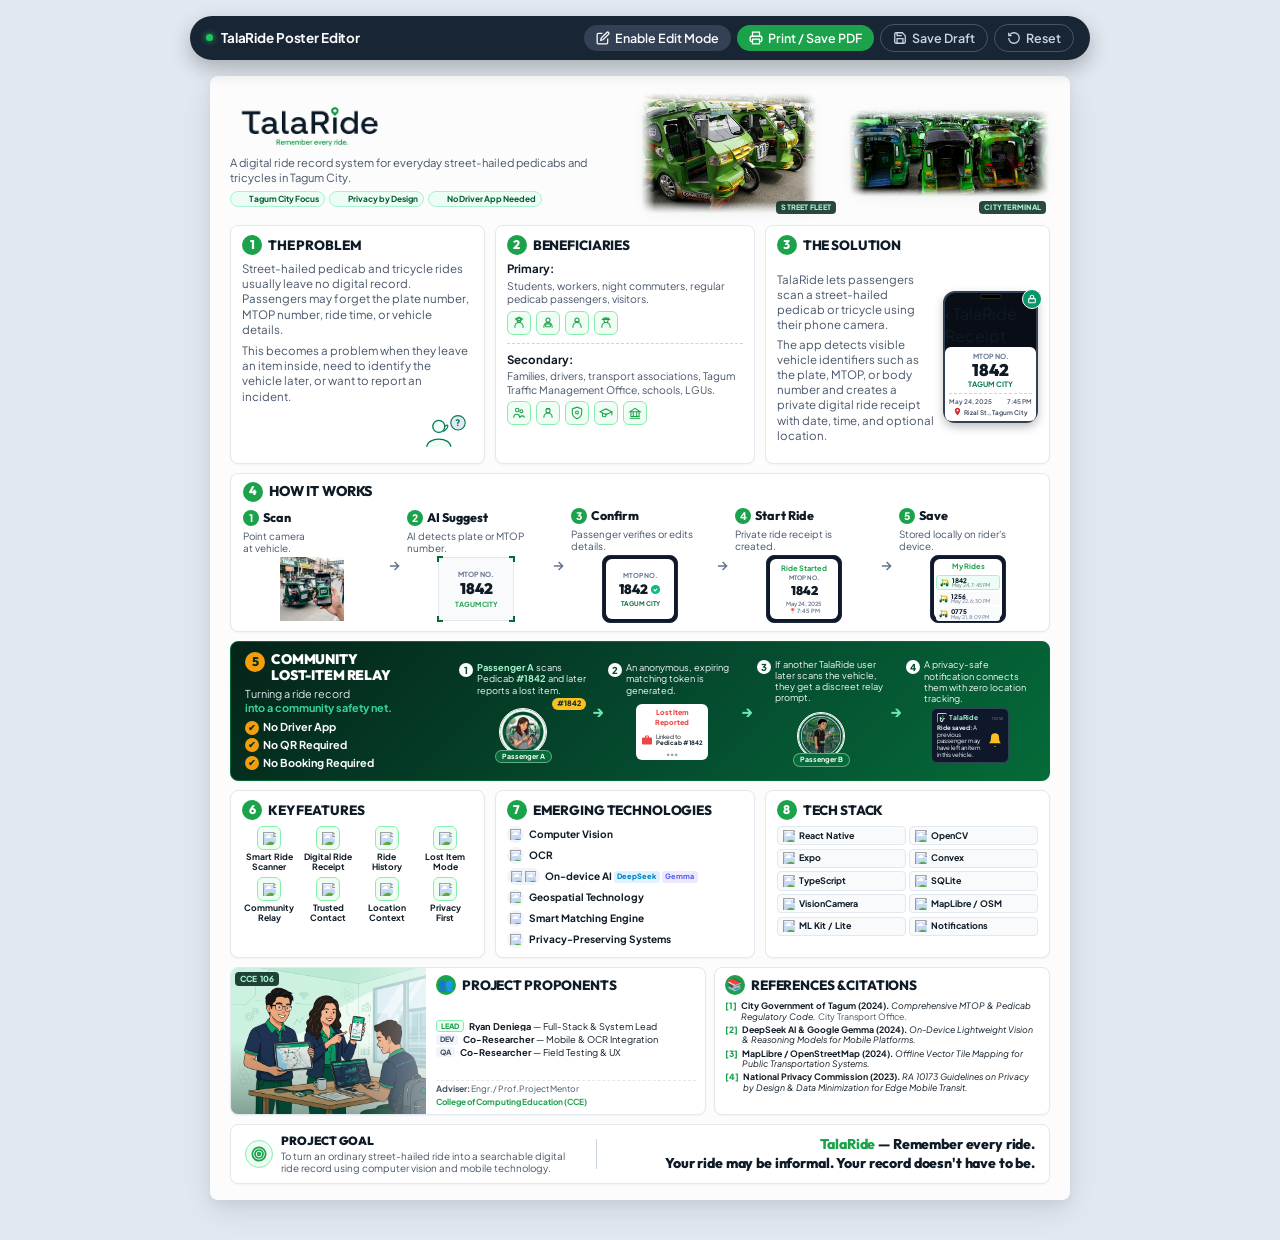
==== index.html @ 2aae2b13 "Initial commit: TalaRide CCE 106 research proposal infographic poster (Tagum City)" ====
<!DOCTYPE html>
<html lang="en">
<head>
  <meta charset="UTF-8" />
  <meta name="viewport" content="width=device-width, initial-scale=1.0" />
  <title>BalikSakay - Digital Ride Receipt & Community Relay</title>
  <!-- Google Fonts -->
  <link rel="preconnect" href="https://fonts.googleapis.com">
  <link rel="preconnect" href="https://fonts.gstatic.com" crossorigin>
  <link href="https://fonts.googleapis.com/css2?family=Bebas+Neue&family=Outfit:wght@600;700;800;900&family=Plus+Jakarta+Sans:wght@400;500;600;700;800;900&display=swap" rel="stylesheet">
  <link rel="stylesheet" href="style.css" />
</head>
<body>

  <!-- Floating Action Toolbar (Hidden during Print / PDF Export) -->
  <aside class="toolbar no-print" aria-label="Poster Controls">
    <div class="toolbar-brand">
      <span class="toolbar-dot"></span>
      <strong>TalaRide Poster Editor</strong>
    </div>
    <div class="toolbar-actions">
      <button id="toggleEditBtn" class="btn btn-secondary" onclick="toggleEditMode()">
        <svg width="14" height="14" viewBox="0 0 24 24" fill="none" stroke="currentColor" stroke-width="2.2"><path d="M11 4H4a2 2 0 0 0-2 2v14a2 2 0 0 0 2 2h14a2 2 0 0 0 2-2v-7"></path><path d="M18.5 2.5a2.121 2.121 0 0 1 3 3L12 15l-4 1 1-4 9.5-9.5z"></path></svg>
        <span id="editBtnText">Enable Edit Mode</span>
      </button>
      <button class="btn btn-primary" onclick="window.print()">
        <svg width="14" height="14" viewBox="0 0 24 24" fill="none" stroke="currentColor" stroke-width="2.2"><polyline points="6 9 6 2 18 2 18 9"></polyline><path d="M6 18H4a2 2 0 0 1-2-2v-5a2 2 0 0 1 2-2h16a2 2 0 0 1 2 2v5a2 2 0 0 1-2 2h-2"></path><rect x="6" y="14" width="12" height="8"></rect></svg>
        <span>Print / Save PDF</span>
      </button>
      <button class="btn btn-outline" onclick="saveToLocalStorage()">
        <svg width="14" height="14" viewBox="0 0 24 24" fill="none" stroke="currentColor" stroke-width="2.2"><path d="M19 21H5a2 2 0 0 1-2-2V5a2 2 0 0 1 2-2h11l5 5v11a2 2 0 0 1-2 2z"></path><polyline points="17 21 17 13 7 13 7 21"></polyline><polyline points="7 3 7 8 15 8"></polyline></svg>
        <span>Save Draft</span>
      </button>
      <button class="btn btn-outline" onclick="resetDefaults()">
        <svg width="14" height="14" viewBox="0 0 24 24" fill="none" stroke="currentColor" stroke-width="2.2"><path d="M3 12a9 9 0 1 0 9-9 9.75 9.75 0 0 0-6.74 2.74L3 8"></path><path d="M3 3v5h5"></path></svg>
        <span>Reset</span>
      </button>
    </div>
  </aside>

  <!-- Main Infographic Poster Canvas (Calibrated for exact 1-page A4) -->
  <main class="poster" id="posterRoot">

    <!-- ==================== HEADER SECTION ==================== -->
    <header class="poster-header">
      <div class="header-left">
        <!-- Official TalaRide Logo & Tagline -->
        <div class="logo-wrapper talaride-logo-wrapper">
          <img src="assets/talaride_brand_header.png" alt="TalaRide - Remember every ride." class="talaride-header-logo" />
        </div>

        <!-- Description -->
        <p class="header-desc">
          A digital ride record system for everyday street-hailed pedicabs and tricycles in Tagum City.
        </p>

        <!-- Quick Value Highlights Bar -->
        <div class="header-highlights">
          <span class="hh-chip"><img src="https://api.iconify.design/lucide:map-pin.svg?color=%231BA24A" alt="" class="hh-icon" /> Tagum City Focus</span>
          <span class="hh-chip"><img src="https://api.iconify.design/lucide:shield-check.svg?color=%231BA24A" alt="" class="hh-icon" /> Privacy by Design</span>
          <span class="hh-chip"><img src="https://api.iconify.design/lucide:zap.svg?color=%231BA24A" alt="" class="hh-icon" /> No Driver App Needed</span>
        </div>
      </div>

      <div class="header-right dual-hero-section">
        <div class="dual-hero-wrap">
          <div class="hero-image-item">
            <img src="assets/tagum_pedicabs_front_blend.png" alt="Tagum City Pedicab Fleet" class="hero-dual-img" />
            <div class="trike-tag blend-tag">STREET FLEET</div>
          </div>
          <div class="hero-image-item">
            <img src="assets/tagum_pedicabs_terminal_blend.png" alt="Tagum City Pedicab Terminal" class="hero-dual-img" />
            <div class="trike-tag blend-tag">CITY TERMINAL</div>
          </div>
        </div>
      </div>
    </header>

    <!-- ==================== ROW 1: PROBLEM / BENEFICIARIES / SOLUTION ==================== -->
    <section class="grid-3-col top-cards-section">
      
      <!-- 1. THE PROBLEM -->
      <article class="info-card problem-card">
        <div class="card-header">
          <span class="badge badge-green">1</span>
          <h2 class="card-title">THE PROBLEM</h2>
        </div>
        <div class="card-body">
          <p class="text-sm">
            Street-hailed pedicab and tricycle rides usually leave no digital record. Passengers may forget the plate number, MTOP number, ride time, or vehicle details.
          </p>
          <p class="text-sm">
            This becomes a problem when they leave an item inside, need to identify the vehicle later, or want to report an incident.
          </p>
          <div class="card-illustration problem-illus">
            <svg class="illus-svg" viewBox="0 0 90 70" fill="none">
              <circle cx="70" cy="18" r="12" fill="#e2e8f0" stroke="#047857" stroke-width="1.8"/>
              <text x="70" y="23" text-anchor="middle" font-family="'Plus Jakarta Sans', sans-serif" font-size="15" font-weight="800" fill="#047857">?</text>
              <circle cx="38" cy="24" r="10" stroke="#047857" stroke-width="2.2" fill="#f0fdf4"/>
              <path d="M18 58 C 19 41, 57 41, 58 58" stroke="#047857" stroke-width="2.2" fill="#f0fdf4"/>
              <path d="M48 24 C 54 18, 56 25, 46 32" stroke="#047857" stroke-width="2" stroke-linecap="round"/>
            </svg>
          </div>
        </div>
      </article>

      <!-- 2. BENEFICIARIES -->
      <article class="info-card beneficiaries-card">
        <div class="card-header">
          <span class="badge badge-green">2</span>
          <h2 class="card-title">BENEFICIARIES</h2>
        </div>
        <div class="card-body">
          <!-- Primary -->
          <div class="beneficiary-group">
            <h3 class="group-label">Primary:</h3>
            <p class="text-xs group-desc">
              Students, workers, night commuters, regular pedicab passengers, visitors.
            </p>
            <div class="icon-row">
              <!-- Student -->
              <div class="icon-bubble" title="Students">
                <svg viewBox="0 0 24 24" fill="none" stroke="currentColor" stroke-width="1.8"><circle cx="12" cy="7" r="3.5"/><path d="M5 20v-2a7 7 0 0 1 14 0v2"/><path d="M12 2 L6 5 L12 8 L18 5 Z"/></svg>
              </div>
              <!-- Worker -->
              <div class="icon-bubble" title="Workers">
                <svg viewBox="0 0 24 24" fill="none" stroke="currentColor" stroke-width="1.8"><circle cx="12" cy="7" r="3.5"/><path d="M5 20v-2a7 7 0 0 1 14 0v2"/><rect x="8" y="13.5" width="8" height="5" rx="1"/></svg>
              </div>
              <!-- Female passenger -->
              <div class="icon-bubble" title="Regular Passengers">
                <svg viewBox="0 0 24 24" fill="none" stroke="currentColor" stroke-width="1.8"><circle cx="12" cy="7" r="3.5"/><path d="M5 20v-2a7 7 0 0 1 14 0v2"/><path d="M8 8c0 2.5 8 2.5 8 0"/></svg>
              </div>
              <!-- Visitor -->
              <div class="icon-bubble" title="Visitors & Locals">
                <svg viewBox="0 0 24 24" fill="none" stroke="currentColor" stroke-width="1.8"><circle cx="12" cy="7.5" r="3.5"/><path d="M5 20v-2a7 7 0 0 1 14 0v2"/><path d="M6 6h12l-2-2.5H8z"/></svg>
              </div>
            </div>
          </div>

          <div class="divider-dotted"></div>

          <!-- Secondary -->
          <div class="beneficiary-group">
            <h3 class="group-label">Secondary:</h3>
            <p class="text-xs group-desc">
              Families, drivers, transport associations, Tagum Traffic Management Office, schools, LGUs.
            </p>
            <div class="icon-row">
              <!-- Family -->
              <div class="icon-bubble" title="Families">
                <svg viewBox="0 0 24 24" fill="none" stroke="currentColor" stroke-width="1.8"><circle cx="9" cy="7" r="3"/><circle cx="16" cy="9" r="2.5"/><path d="M3 20v-1a5 5 0 0 1 10 0v1"/><path d="M14 20v-1a4 4 0 0 1 7 0v1"/></svg>
              </div>
              <!-- Driver -->
              <div class="icon-bubble" title="Drivers">
                <svg viewBox="0 0 24 24" fill="none" stroke="currentColor" stroke-width="1.8"><circle cx="12" cy="8" r="3.5"/><path d="M5 20v-1a7 7 0 0 1 14 0v1"/><path d="M8.5 4.5h7"/></svg>
              </div>
              <!-- Traffic Office Badge -->
              <div class="icon-bubble" title="Traffic Management">
                <svg viewBox="0 0 24 24" fill="none" stroke="currentColor" stroke-width="1.8"><path d="M12 22s8-4 8-10V5l-8-3-8 3v7c0 6 8 10 8 10z"/><circle cx="12" cy="11" r="2.5"/></svg>
              </div>
              <!-- School -->
              <div class="icon-bubble" title="Schools">
                <svg viewBox="0 0 24 24" fill="none" stroke="currentColor" stroke-width="1.8"><path d="M2 10l10-5 10 5-10 5z"/><path d="M6 12v5c0 2 6 2 6 0v-5"/><path d="M22 10v6"/></svg>
              </div>
              <!-- LGU / City Hall -->
              <div class="icon-bubble" title="Local Government Units">
                <svg viewBox="0 0 24 24" fill="none" stroke="currentColor" stroke-width="1.8"><path d="M3 21h18M4 18h16M5 10v8M9 10v8M15 10v8M19 10v8M3 10l9-6 9 6z"/></svg>
              </div>
            </div>
          </div>
        </div>
      </article>

      <!-- 3. THE SOLUTION -->
      <article class="info-card solution-card">
        <div class="card-header">
          <span class="badge badge-green">3</span>
          <h2 class="card-title">THE SOLUTION</h2>
        </div>
        <div class="card-body solution-layout">
          <div class="solution-text">
            <p class="text-sm">
              TalaRide lets passengers scan a street-hailed pedicab or tricycle using their phone camera.
            </p>
            <p class="text-sm">
              The app detects visible vehicle identifiers such as the plate, MTOP, or body number and creates a private digital ride receipt with date, time, and optional location.
            </p>
          </div>

          <!-- Realistic Phone Receipt Mockup -->
          <div class="phone-mockup-wrap">
            <div class="mini-phone realistic-iphone">
              <div class="phone-dynamic-island"></div>
              <div class="phone-header">
                <span class="back-caret">‹</span>
                <span class="phone-title">TalaRide Receipt</span>
              </div>
              <div class="phone-content">
                <div class="receipt-card">
                  <span class="rc-label">MTOP NO.</span>
                  <span class="rc-number">1842</span>
                  <span class="rc-location">TAGUM CITY</span>
                  <div class="rc-divider"></div>
                  <div class="rc-details">
                    <span>May 24, 2025</span>
                    <span>7:45 PM</span>
                  </div>
                  <div class="rc-street">
                    <svg viewBox="0 0 24 24" fill="#dc2626" width="9" height="9"><path d="M12 2C8.13 2 5 5.13 5 9c0 5.25 7 13 7 13s7-7.75 7-13c0-3.87-3.13-7-7-7zm0 9.5c-1.38 0-2.5-1.12-2.5-2.5s1.12-2.5 2.5-2.5 2.5 1.12 2.5 2.5-1.12 2.5-2.5 2.5z"/></svg>
                    <span>Rizal St., Tagum City</span>
                  </div>
                </div>
              </div>
            </div>
            <!-- Privacy Lock Badge -->
            <div class="security-lock-badge" title="Encrypted & Private Record">
              <svg viewBox="0 0 24 24" fill="none" stroke="#ffffff" stroke-width="2.6"><rect x="4" y="11" width="16" height="10" rx="2"/><path d="M8 11V7a4 4 0 0 1 8 0v4"/></svg>
            </div>
          </div>
        </div>
      </article>

    </section>

    <!-- ==================== SECTION 4: HOW IT WORKS ==================== -->
    <section class="how-it-works-section">
      <div class="section-title-bar">
        <span class="badge badge-green">4</span>
        <h2 class="section-heading">HOW IT WORKS</h2>
      </div>

      <div class="workflow-strip">
        <!-- Step 1: Scan (HD Camera Viewfinder Phone) -->
        <div class="step-card">
          <div class="step-badge-row">
            <span class="step-circle">1</span>
            <span class="step-name">Scan</span>
          </div>
          <p class="step-desc">Point camera<br/>at vehicle.</p>
          <div class="step-visual">
            <div class="scan-camera-container">
              <img src="assets/step1_camera_scan_hd.jpg" alt="Scan pedicab with phone camera" class="step1-img" onerror="this.src='assets/step1_scan.png'" />
            </div>
          </div>
        </div>

        <div class="workflow-arrow">
          <svg viewBox="0 0 24 24" fill="none" stroke="#64748b" stroke-width="2.5"><path d="M5 12h14M13 5l7 7-7 7"/></svg>
        </div>

        <!-- Step 2: Identify (OCR Target) -->
        <div class="step-card">
          <div class="step-badge-row">
            <span class="step-circle">2</span>
            <span class="step-name">AI Suggest</span>
          </div>
          <p class="step-desc">AI detects plate or MTOP number.</p>
          <div class="step-visual">
            <div class="ocr-bracket-box">
              <span class="bracket tl"></span>
              <span class="bracket tr"></span>
              <span class="bracket bl"></span>
              <span class="bracket br"></span>
              <div class="ocr-content">
                <div class="ocr-label">MTOP NO.</div>
                <div class="ocr-digits">1842</div>
                <div class="ocr-sub">TAGUM CITY</div>
              </div>
            </div>
          </div>
        </div>

        <div class="workflow-arrow">
          <svg viewBox="0 0 24 24" fill="none" stroke="#64748b" stroke-width="2.5"><path d="M5 12h14M13 5l7 7-7 7"/></svg>
        </div>

        <!-- Step 3: Confirm (Phone UI) -->
        <div class="step-card">
          <div class="step-badge-row">
            <span class="step-circle">3</span>
            <span class="step-name">Confirm</span>
          </div>
          <p class="step-desc">Passenger verifies or edits details.</p>
          <div class="step-visual">
            <div class="step-phone">
              <div class="sp-screen confirm-screen">
                <div class="sp-label">MTOP NO.</div>
                <div class="sp-number-row">
                  <span class="sp-bold-num">1842</span>
                  <svg class="check-circle-svg" viewBox="0 0 24 24" fill="#10b981"><circle cx="12" cy="12" r="10"/><path d="M8 12l3 3 5-5" stroke="#ffffff" stroke-width="2.5" fill="none"/></svg>
                </div>
                <div class="sp-subtext">TAGUM CITY</div>
              </div>
            </div>
          </div>
        </div>

        <div class="workflow-arrow">
          <svg viewBox="0 0 24 24" fill="none" stroke="#64748b" stroke-width="2.5"><path d="M5 12h14M13 5l7 7-7 7"/></svg>
        </div>

        <!-- Step 4: Start Ride (Phone UI) -->
        <div class="step-card">
          <div class="step-badge-row">
            <span class="step-circle">4</span>
            <span class="step-name">Start Ride</span>
          </div>
          <p class="step-desc">Private ride receipt is created.</p>
          <div class="step-visual">
            <div class="step-phone">
              <div class="sp-screen receipt-screen">
                <div class="sp-header-status">Ride Started</div>
                <div class="sp-label-mini">MTOP NO.</div>
                <div class="sp-bold-num-sm">1842</div>
                <div class="sp-date-row">
                  <span>May 24, 2025</span>
                  <span class="loc-dot">📍 7:45 PM</span>
                </div>
              </div>
            </div>
          </div>
        </div>

        <div class="workflow-arrow">
          <svg viewBox="0 0 24 24" fill="none" stroke="#64748b" stroke-width="2.5"><path d="M5 12h14M13 5l7 7-7 7"/></svg>
        </div>

        <!-- Step 5: Save (Phone UI) -->
        <div class="step-card">
          <div class="step-badge-row">
            <span class="step-circle">5</span>
            <span class="step-name">Save</span>
          </div>
          <p class="step-desc">Stored locally on rider's device.</p>
          <div class="step-visual">
            <div class="step-phone">
              <div class="sp-screen history-screen">
                <div class="sp-header-status">My Rides</div>
                <div class="history-item active-item">
                  <span class="hi-thumb">🛺</span>
                  <div class="hi-info">
                    <span class="hi-num">1842</span>
                    <span class="hi-date">May 24, 7:45 PM</span>
                  </div>
                </div>
                <div class="history-item">
                  <span class="hi-thumb">🛺</span>
                  <div class="hi-info">
                    <span class="hi-num">1256</span>
                    <span class="hi-date">May 22, 6:30 PM</span>
                  </div>
                </div>
                <div class="history-item">
                  <span class="hi-thumb">🛺</span>
                  <div class="hi-info">
                    <span class="hi-num">0775</span>
                    <span class="hi-date">May 21, 8:09 PM</span>
                  </div>
                </div>
              </div>
            </div>
          </div>
        </div>

      </div>
    </section>

    <!-- ==================== SECTION 5: COMMUNITY LOST-ITEM RELAY ==================== -->
    <section class="relay-section">
      <div class="relay-container">
        
        <!-- Left Side Info -->
        <div class="relay-left">
          <div class="relay-title-group">
            <span class="badge badge-gold">5</span>
            <h2 class="relay-heading">COMMUNITY<br/>LOST-ITEM RELAY</h2>
          </div>
          <p class="relay-subhead">
            Turning a ride record <br/>
            <span class="relay-highlight">into a community safety net.</span>
          </p>

          <ul class="feature-checklist">
            <li class="check-item">
              <span class="check-icon">✔</span>
              <span>No Driver App</span>
            </li>
            <li class="check-item">
              <span class="check-icon">✔</span>
              <span>No QR Required</span>
            </li>
            <li class="check-item">
              <span class="check-icon">✔</span>
              <span>No Booking Required</span>
            </li>
          </ul>
        </div>

        <!-- Right Side 4-Stage Relay Flow -->
        <div class="relay-flow">
          
          <!-- Relay Step 1: Passenger A HD Image -->
          <div class="relay-step">
            <div class="relay-step-header">
              <span class="relay-num-badge">1</span>
              <p class="relay-step-text">
                <strong>Passenger A</strong> scans Pedicab <strong>#1842</strong> and later reports a lost item.
              </p>
            </div>
            <div class="relay-graphic">
              <div class="vehicle-tag-pill">#1842</div>
              <div class="avatar-card">
                <img src="assets/passenger_a_hd.jpg" alt="Passenger A" class="pass-avatar-img" onerror="this.src='assets/passenger_a.png'" />
                <div class="pass-pill-badge">Passenger A</div>
              </div>
            </div>
          </div>

          <div class="relay-arrow">→</div>

          <!-- Relay Step 2: Lost Item Report Card -->
          <div class="relay-step">
            <div class="relay-step-header">
              <span class="relay-num-badge">2</span>
              <p class="relay-step-text">
                An anonymous, expiring matching token is generated.
              </p>
            </div>
            <div class="relay-graphic">
              <div class="lost-report-card">
                <div class="lrc-title">Lost Item Reported</div>
                <div class="lrc-body">
                  <div class="lrc-bag-icon">
                    <svg viewBox="0 0 24 24" fill="#ef4444"><path d="M20 7h-4V5a2 2 0 0 0-2-2h-4a2 2 0 0 0-2 2v2H4a2 2 0 0 0-2 2v10a2 2 0 0 0 2 2h16a2 2 0 0 0 2-2V9a2 2 0 0 0-2-2zM10 5h4v2h-4V5z"/></svg>
                  </div>
                  <div class="lrc-text">
                    <span>Linked to</span>
                    <strong>Pedicab #1842</strong>
                  </div>
                </div>
                <div class="lrc-dots">•••</div>
              </div>
            </div>
          </div>

          <div class="relay-arrow">→</div>

          <!-- Relay Step 3: Passenger B HD Image -->
          <div class="relay-step">
            <div class="relay-step-header">
              <span class="relay-num-badge">3</span>
              <p class="relay-step-text">
                If another TalaRide user later scans the vehicle, they get a discreet relay prompt.
              </p>
            </div>
            <div class="relay-graphic">
              <div class="avatar-card">
                <img src="assets/passenger_b_hd.jpg" alt="Passenger B" class="pass-avatar-img" onerror="this.src='assets/passenger_b.png'" />
                <div class="pass-pill-badge">Passenger B</div>
              </div>
            </div>
          </div>

          <div class="relay-arrow">→</div>

          <!-- Relay Step 4: Notification Mockup -->
          <div class="relay-step">
            <div class="relay-step-header">
              <span class="relay-num-badge">4</span>
              <p class="relay-step-text">
                A privacy-safe notification connects them with zero location tracking.
              </p>
            </div>
            <div class="relay-graphic">
              <div class="notification-mockup">
                <div class="notif-top">
                  <div class="notif-app-info">
                    <img src="assets/talaride_app_icon.png" alt="TalaRide" class="notif-app-icon-img" />
                    <span class="notif-app-name">TalaRide</span>
                  </div>
                  <span class="notif-time">now</span>
                </div>
                <div class="notif-content">
                  <p class="notif-msg">
                    <strong>Ride saved:</strong> A previous passenger may have left an item in this vehicle.
                  </p>
                  <div class="notif-bell">
                    <svg viewBox="0 0 24 24" fill="#fbbf24" width="16" height="16"><path d="M18 8A6 6 0 0 0 6 8c0 7-3 9-3 9h18s-3-2-3-9"/><path d="M13.73 21a2 2 0 0 1-3.46 0"/></svg>
                  </div>
                </div>
              </div>
            </div>
          </div>

        </div>

      </div>
    </section>

    <!-- ==================== ROW 3: FEATURES / EMERGING TECH / TECH STACK ==================== -->
    <section class="grid-3-col bottom-cards-section">
      
      <!-- 6. KEY FEATURES -->
      <article class="info-card features-card">
        <div class="card-header">
          <span class="badge badge-green">6</span>
          <h2 class="card-title">KEY FEATURES</h2>
        </div>
        <div class="card-body">
          <div class="features-grid">
            
            <div class="feature-tile">
              <div class="feat-icon">
                <img src="https://api.iconify.design/lucide:smartphone-nfc.svg?color=%23056b38" alt="Smart Ride Scanner" class="feat-cdn-icon" />
              </div>
              <span class="feat-name">Smart Ride<br/>Scanner</span>
            </div>

            <div class="feature-tile">
              <div class="feat-icon">
                <img src="https://api.iconify.design/lucide:receipt.svg?color=%23056b38" alt="Digital Ride Receipt" class="feat-cdn-icon" />
              </div>
              <span class="feat-name">Digital Ride<br/>Receipt</span>
            </div>

            <div class="feature-tile">
              <div class="feat-icon">
                <img src="https://api.iconify.design/lucide:history.svg?color=%23056b38" alt="Ride History" class="feat-cdn-icon" />
              </div>
              <span class="feat-name">Ride<br/>History</span>
            </div>

            <div class="feature-tile">
              <div class="feat-icon">
                <img src="https://api.iconify.design/lucide:shopping-bag.svg?color=%23056b38" alt="Lost Item Mode" class="feat-cdn-icon" />
              </div>
              <span class="feat-name">Lost Item<br/>Mode</span>
            </div>

            <div class="feature-tile">
              <div class="feat-icon">
                <img src="https://api.iconify.design/lucide:users.svg?color=%23056b38" alt="Community Relay" class="feat-cdn-icon" />
              </div>
              <span class="feat-name">Community<br/>Relay</span>
            </div>

            <div class="feature-tile">
              <div class="feat-icon">
                <img src="https://api.iconify.design/lucide:shield-check.svg?color=%23056b38" alt="Trusted Contact" class="feat-cdn-icon" />
              </div>
              <span class="feat-name">Trusted<br/>Contact</span>
            </div>

            <div class="feature-tile">
              <div class="feat-icon">
                <img src="https://api.iconify.design/lucide:map-pin.svg?color=%23056b38" alt="Location Context" class="feat-cdn-icon" />
              </div>
              <span class="feat-name">Location<br/>Context</span>
            </div>

            <div class="feature-tile">
              <div class="feat-icon">
                <img src="https://api.iconify.design/lucide:lock.svg?color=%23056b38" alt="Privacy First" class="feat-cdn-icon" />
              </div>
              <span class="feat-name">Privacy<br/>First</span>
            </div>

          </div>
        </div>
      </article>

      <!-- 7. EMERGING TECHNOLOGIES (With Official Online CDN Logos) -->
      <article class="info-card emerging-tech-card">
        <div class="card-header">
          <span class="badge badge-green">7</span>
          <h2 class="card-title">EMERGING TECHNOLOGIES</h2>
        </div>
        <div class="card-body">
          <ul class="tech-list">
            <!-- Computer Vision -->
            <li class="tech-list-item">
              <div class="tech-icon-circle cv-icon">
                <img src="https://api.iconify.design/lucide:scan-eye.svg?color=%23056b38" alt="Computer Vision" class="brand-svg-icon" />
              </div>
              <span class="tech-name">Computer Vision</span>
            </li>
            <!-- OCR -->
            <li class="tech-list-item">
              <div class="tech-icon-circle ocr-icon">
                <img src="https://api.iconify.design/lucide:scan-text.svg?color=%230284c7" alt="OCR" class="brand-svg-icon" />
              </div>
              <span class="tech-name">OCR</span>
            </li>
            <!-- On-Device AI (DeepSeek & Google Gemma) -->
            <li class="tech-list-item">
              <div class="tech-icon-circle ai-double-badges" title="DeepSeek & Google Gemma On-Device AI">
                <img src="https://cdn.simpleicons.org/deepseek/1E88E5" alt="DeepSeek AI" class="brand-svg-icon" />
                <img src="https://cdn.simpleicons.org/google/4285F4" alt="Google Gemma" class="brand-svg-icon" />
              </div>
              <span class="tech-name">On-device AI <small class="tech-sub-tag">DeepSeek</small><small class="tech-sub-tag gemma-tag">Gemma</small></span>
            </li>
            <!-- Geospatial Technology -->
            <li class="tech-list-item">
              <div class="tech-icon-circle geo-icon">
                <img src="https://cdn.simpleicons.org/openstreetmap/7EBC6F" alt="Geospatial" class="brand-svg-icon" />
              </div>
              <span class="tech-name">Geospatial Technology</span>
            </li>
            <!-- Smart Matching Engine -->
            <li class="tech-list-item">
              <div class="tech-icon-circle match-icon">
                <img src="https://api.iconify.design/lucide:cpu.svg?color=%23d97706" alt="Smart Matching" class="brand-svg-icon" />
              </div>
              <span class="tech-name">Smart Matching Engine</span>
            </li>
            <!-- Privacy-Preserving Systems -->
            <li class="tech-list-item">
              <div class="tech-icon-circle priv-icon">
                <img src="https://api.iconify.design/lucide:shield-check.svg?color=%234f46e5" alt="Privacy Systems" class="brand-svg-icon" />
              </div>
              <span class="tech-name">Privacy-Preserving Systems</span>
            </li>
          </ul>
        </div>
      </article>

      <!-- 8. TECH STACK (Official Online CDN Brand Logos) -->
      <article class="info-card tech-stack-card">
        <div class="card-header">
          <span class="badge badge-green">8</span>
          <h2 class="card-title">TECH STACK</h2>
        </div>
        <div class="card-body">
          <div class="pills-grid">
            <!-- React Native -->
            <div class="pill">
              <img src="https://cdn.simpleicons.org/react/61DAFB" alt="React Native" class="pill-logo" />
              <span>React Native</span>
            </div>
            <!-- OpenCV -->
            <div class="pill">
              <img src="https://cdn.simpleicons.org/opencv/5C3EE8" alt="OpenCV" class="pill-logo" />
              <span>OpenCV</span>
            </div>
            <!-- Expo -->
            <div class="pill">
              <img src="https://cdn.simpleicons.org/expo/000020" alt="Expo" class="pill-logo" />
              <span>Expo</span>
            </div>
            <!-- Convex -->
            <div class="pill">
              <img src="https://cdn.simpleicons.org/convex/EE342F" alt="Convex" class="pill-logo" />
              <span>Convex</span>
            </div>
            <!-- TypeScript -->
            <div class="pill">
              <img src="https://cdn.simpleicons.org/typescript/3178C6" alt="TypeScript" class="pill-logo" />
              <span>TypeScript</span>
            </div>
            <!-- SQLite -->
            <div class="pill">
              <img src="https://cdn.simpleicons.org/sqlite/003B57" alt="SQLite" class="pill-logo" />
              <span>SQLite</span>
            </div>
            <!-- VisionCamera -->
            <div class="pill">
              <img src="https://api.iconify.design/lucide:camera.svg?color=%23059669" alt="Camera" class="pill-logo" />
              <span>VisionCamera</span>
            </div>
            <!-- MapLibre / OSM -->
            <div class="pill">
              <img src="https://cdn.simpleicons.org/maplibre/0284C7" alt="MapLibre" class="pill-logo" />
              <span>MapLibre / OSM</span>
            </div>
            <!-- Google ML Kit / TF Lite -->
            <div class="pill">
              <img src="https://cdn.simpleicons.org/tensorflow/FF6F00" alt="TensorFlow" class="pill-logo" />
              <span>ML Kit / Lite</span>
            </div>
            <!-- Expo Notifications -->
            <div class="pill">
              <img src="https://api.iconify.design/lucide:bell-ring.svg?color=%23eab308" alt="Notifications" class="pill-logo" />
              <span>Notifications</span>
            </div>
          </div>
        </div>
      </article>

    </section>

    <!-- ==================== ROW 4: TEAM PROPONENTS & CITATIONS ==================== -->
    <section class="team-citations-section">
      
      <!-- Project Proponents Card (Seamless Integrated Art & Details) -->
      <article class="info-card team-card seamless-team-card">
        <div class="team-card-inner">
          <div class="team-art-wrap" onclick="triggerPhotoUpload()" title="Click in Edit Mode to upload custom team picture">
            <img src="assets/team_illustration.jpg" alt="BalikSakay Project Research Team" class="team-seamless-art" id="teamPhotoImg" />
            <div class="art-gradient-overlay"></div>
            <span class="academic-chip">CCE 106</span>
            <input type="file" id="teamPhotoInput" accept="image/*" style="display: none;" onchange="handleTeamPhotoUpload(event)" />
          </div>
          <div class="team-info-panel">
            <div class="card-header mini-header">
              <span class="badge badge-green">👥</span>
              <h2 class="card-title">PROJECT PROPONENTS</h2>
            </div>
            <div class="team-members-list">
              <div class="member-row">
                <span class="member-badge lead">Lead</span>
                <span class="member-name"><strong>Ryan Deniega</strong> — Full-Stack & System Lead</span>
              </div>
              <div class="member-row">
                <span class="member-badge">Dev</span>
                <span class="member-name"><strong>Co-Researcher</strong> — Mobile & OCR Integration</span>
              </div>
              <div class="member-row">
                <span class="member-badge">QA</span>
                <span class="member-name"><strong>Co-Researcher</strong> — Field Testing & UX</span>
              </div>
            </div>
            <div class="team-footer-meta">
              <span class="adviser-line"><strong>Adviser:</strong> Engr. / Prof. Project Mentor</span>
              <span class="institution-line">College of Computing Education (CCE)</span>
            </div>
          </div>
        </div>
      </article>

      <!-- Citations & References Card -->
      <article class="info-card citations-card seamless-citations-card">
        <div class="card-header">
          <span class="badge badge-green">📚</span>
          <h2 class="card-title">REFERENCES & CITATIONS</h2>
        </div>
        <div class="card-body citations-body">
          <ul class="citations-styled-list">
            <li class="citation-entry">
              <span class="cit-num">[1]</span>
              <span class="cit-text"><strong>City Government of Tagum (2024).</strong> <em>Comprehensive MTOP & Pedicab Regulatory Code.</em> City Transport Office.</span>
            </li>
            <li class="citation-entry">
              <span class="cit-num">[2]</span>
              <span class="cit-text"><strong>DeepSeek AI & Google Gemma (2024).</strong> <em>On-Device Lightweight Vision & Reasoning Models for Mobile Platforms.</em></span>
            </li>
            <li class="citation-entry">
              <span class="cit-num">[3]</span>
              <span class="cit-text"><strong>MapLibre / OpenStreetMap (2024).</strong> <em>Offline Vector Tile Mapping for Public Transportation Systems.</em></span>
            </li>
            <li class="citation-entry">
              <span class="cit-num">[4]</span>
              <span class="cit-text"><strong>National Privacy Commission (2023).</strong> <em>RA 10173 Guidelines on Privacy by Design & Data Minimization for Edge Mobile Transit.</em></span>
            </li>
          </ul>
        </div>
      </article>

    </section>

    <!-- ==================== FOOTER ==================== -->
    <footer class="poster-footer">
      <div class="footer-goal">
        <div class="goal-icon">
          <svg viewBox="0 0 24 24" fill="none" stroke="currentColor" stroke-width="2.6"><circle cx="12" cy="12" r="10"/><circle cx="12" cy="12" r="6"/><circle cx="12" cy="12" r="2"/></svg>
        </div>
        <div class="goal-text">
          <span class="goal-title">PROJECT GOAL</span>
          <p class="goal-desc">
            To turn an ordinary street-hailed ride into a searchable digital ride record using computer vision and mobile technology.
          </p>
        </div>
      </div>

      <div class="footer-divider"></div>

      <div class="footer-slogan">
        <p class="slogan-main">
          <span class="slogan-brand">TalaRide</span> — Remember every ride.
        </p>
        <p class="slogan-sub">
          Your ride may be informal. Your record doesn't have to be.
        </p>
      </div>
    </footer>

  </main>

  <script src="script.js"></script>
</body>
</html>
---- style.css ----
/* ==========================================================================
   BalikSakay Project Infographic Stylesheet
   Calibrated for Exact 1-Page A4 Print & High-DPI Vector Crisp Display
   ========================================================================== */

:root {
  /* Primary Brand Colors (TalaRide Official Palette) */
  --color-primary-dark: #0F1B26;     /* Night Navy */
  --color-primary: #1BA24A;          /* Riding Green */
  --color-primary-light: #22c55e;    /* Bright Green */
  --color-primary-soft: #f0fdf4;     /* Soft Tint */
  --color-primary-border: #86efac;   /* Light green border */
  
  /* Accent Colors */
  --color-accent-gold: #f59e0b;
  --color-accent-gold-soft: #fef3c7;
  --color-accent-red: #ef4444;
  --color-accent-blue: #0284c7;

  /* Neutral & Base Colors */
  --bg-page: #e2e8f0;                /* Screen outside background */
  --bg-poster: #fbfcfb;              /* Poster paper background */
  --bg-card: #ffffff;                /* Card background */
  --text-main: #0F1B26;              /* Night Navy text */
  --text-muted: #475569;             /* Slate 600 */
  --text-light: #64748b;             /* Slate 500 */
  --border-light: #e2e8f0;           /* Clean borders */
  --border-medium: #cbd5e1;

  /* Typography */
  --font-logo: 'Bebas Neue', 'Outfit', sans-serif;
  --font-heading: 'Outfit', -apple-system, BlinkMacSystemFont, 'Segoe UI', Roboto, sans-serif;
  --font-body: 'Plus Jakarta Sans', -apple-system, BlinkMacSystemFont, 'Segoe UI', Roboto, sans-serif;

  /* Elevation */
  --shadow-sm: 0 1px 2px rgba(0, 0, 0, 0.04);
  --shadow-md: 0 3px 6px -1px rgba(0, 0, 0, 0.06), 0 2px 4px -2px rgba(0, 0, 0, 0.03);
}

/* Base Reset */
*, *::before, *::after {
  box-sizing: border-box;
  margin: 0;
  padding: 0;
}

body {
  font-family: var(--font-body);
  background-color: var(--bg-page);
  color: var(--text-main);
  line-height: 1.35;
  display: flex;
  flex-direction: column;
  align-items: center;
  padding: 16px 12px 40px 12px;
  -webkit-font-smoothing: antialiased;
  -moz-osx-font-smoothing: grayscale;
}

/* ==========================================================================
   Toolbar (Editor controls, hidden during print)
   ========================================================================== */
.toolbar {
  position: sticky;
  top: 10px;
  z-index: 1000;
  display: flex;
  align-items: center;
  justify-content: space-between;
  gap: 12px;
  background: rgba(11, 25, 40, 0.94);
  backdrop-filter: blur(10px);
  color: #f8fafc;
  padding: 8px 16px;
  border-radius: 9999px;
  box-shadow: 0 8px 20px rgba(0, 0, 0, 0.25);
  margin-bottom: 16px;
  width: 100%;
  max-width: 900px;
  transition: transform 0.2s ease, opacity 0.2s ease;
}

.toolbar-brand {
  display: flex;
  align-items: center;
  gap: 8px;
  font-size: 0.84rem;
  letter-spacing: -0.01em;
}

.toolbar-dot {
  width: 7px;
  height: 7px;
  border-radius: 50%;
  background: var(--color-primary-light);
  box-shadow: 0 0 6px var(--color-primary-light);
}

.toolbar-actions {
  display: flex;
  align-items: center;
  gap: 6px;
}

.btn {
  display: inline-flex;
  align-items: center;
  gap: 5px;
  padding: 5px 12px;
  border-radius: 9999px;
  font-size: 0.78rem;
  font-weight: 600;
  cursor: pointer;
  border: none;
  transition: all 0.15s ease;
  font-family: inherit;
}

.btn-primary {
  background: var(--color-primary);
  color: #ffffff;
}
.btn-primary:hover {
  background: #045a2e;
  transform: translateY(-1px);
}

.btn-secondary {
  background: #334155;
  color: #f8fafc;
}
.btn-secondary:hover {
  background: #475569;
}
.btn-secondary.active {
  background: #059669;
  color: #ffffff;
  box-shadow: 0 0 0 2px rgba(16, 185, 129, 0.4);
}

.btn-outline {
  background: transparent;
  color: #cbd5e1;
  border: 1px solid #475569;
}
.btn-outline:hover {
  background: #1e293b;
  color: #ffffff;
  border-color: #64748b;
}

/* Editable Mode Highlights */
body.edit-mode [contenteditable="true"] {
  outline: 1.5px dashed #059669 !important;
  outline-offset: 2px !important;
  border-radius: 3px;
  background-color: rgba(16, 185, 129, 0.08);
}
body.edit-mode [contenteditable="true"]:focus {
  outline: 2px solid #045a2e !important;
  background-color: rgba(16, 185, 129, 0.15);
}

/* Toast Message */
.toast-msg {
  position: fixed;
  bottom: 20px;
  background: #0f172a;
  color: #ffffff;
  padding: 8px 16px;
  border-radius: 6px;
  font-size: 0.8rem;
  font-weight: 500;
  box-shadow: 0 4px 12px rgba(0,0,0,0.2);
  animation: slideUp 0.25s ease;
  z-index: 2000;
}
@keyframes slideUp {
  from { transform: translateY(15px); opacity: 0; }
  to { transform: translateY(0); opacity: 1; }
}

/* ==========================================================================
   Poster Canvas (Calibrated for A4 Aspect Ratio 1:1.414)
   ========================================================================== */
.poster {
  width: 100%;
  max-width: 860px;
  background-color: var(--bg-poster);
  border-radius: 8px;
  box-shadow: 0 10px 30px rgba(0, 0, 0, 0.1), 0 4px 10px rgba(0, 0, 0, 0.04);
  padding: 16px 20px;
  display: flex;
  flex-direction: column;
  gap: 9px;
  position: relative;
  overflow: hidden;
}

/* Common Typography & Card Containers */
.badge {
  display: inline-flex;
  align-items: center;
  justify-content: center;
  width: 20px;
  height: 20px;
  border-radius: 50%;
  font-weight: 800;
  font-size: 0.78rem;
  font-family: var(--font-heading);
  flex-shrink: 0;
}

.badge-green {
  background-color: var(--color-primary);
  color: #ffffff;
}

.badge-gold {
  background-color: var(--color-accent-gold);
  color: #042f24;
}

.text-sm {
  font-size: 0.72rem;
  color: var(--text-muted);
  line-height: 1.32;
}

.text-xs {
  font-size: 0.65rem;
  color: var(--text-muted);
  line-height: 1.3;
}

.grid-3-col {
  display: grid;
  grid-template-columns: 1fr 1.02fr 1.12fr;
  gap: 10px;
}

.info-card {
  background: var(--bg-card);
  border: 1px solid var(--border-light);
  border-radius: 8px;
  padding: 9px 11px;
  display: flex;
  flex-direction: column;
  box-shadow: var(--shadow-sm);
}

.card-header {
  display: flex;
  align-items: center;
  gap: 6px;
  margin-bottom: 6px;
}

.card-title {
  font-family: var(--font-heading);
  font-size: 0.84rem;
  font-weight: 800;
  letter-spacing: -0.01em;
  color: var(--color-primary-dark);
}

.card-body {
  display: flex;
  flex-direction: column;
  gap: 6px;
  flex-grow: 1;
}

/* ==========================================================================
   Header Section
   ========================================================================== */
.poster-header {
  display: grid;
  grid-template-columns: 1fr 1.15fr;
  gap: 10px;
  align-items: center;
  padding-bottom: 2px;
}

.header-left {
  display: flex;
  flex-direction: column;
  gap: 4px;
}

.logo-wrapper {
  margin-bottom: 0px;
}

.talaride-header-logo {
  max-height: 52px;
  width: auto;
  object-fit: contain;
  display: block;
}

.logo-dark {
  color: var(--text-main);
}

.logo-green {
  color: var(--color-primary);
  display: inline-flex;
  align-items: center;
}

.logo-pin-a {
  position: relative;
  display: inline-flex;
  align-items: center;
  justify-content: center;
  width: 0.58em;
  height: 0.84em;
  margin: 0 1px;
  vertical-align: middle;
}

.pin-a-svg {
  width: 100%;
  height: 100%;
}

.tagline {
  display: flex;
  flex-direction: column;
  line-height: 1.15;
}

.tagline-bold {
  font-family: var(--font-body);
  font-size: 0.90rem;
  font-weight: 800;
  color: var(--text-main);
  letter-spacing: -0.01em;
}

.header-desc {
  font-size: 0.70rem;
  color: var(--text-muted);
  line-height: 1.32;
  max-width: 100%;
}

.header-highlights {
  display: flex;
  align-items: center;
  gap: 4px;
  flex-wrap: wrap;
  margin-top: 2px;
}

.hh-chip {
  display: inline-flex;
  align-items: center;
  gap: 3px;
  font-size: 0.52rem;
  font-weight: 700;
  color: #045a2e;
  background: #ecfdf5;
  border: 1px solid #a7f3d0;
  padding: 1.5px 5.5px;
  border-radius: 9999px;
  white-space: nowrap;
}

.hh-icon {
  width: 9px;
  height: 9px;
}

.header-right {
  display: flex;
  justify-content: flex-end;
  align-items: center;
  width: 100%;
}

.dual-hero-wrap {
  display: grid;
  grid-template-columns: 1.05fr 0.95fr;
  gap: 8px;
  width: 100%;
  align-items: center;
  justify-content: flex-end;
}

.hero-image-item {
  position: relative;
  display: flex;
  align-items: center;
  justify-content: center;
  height: 122px;
}

.hero-dual-img {
  max-width: 100%;
  max-height: 122px;
  object-fit: contain;
  display: block;
  filter: drop-shadow(0 3px 8px rgba(4, 47, 36, 0.07));
}

.trike-tag.blend-tag {
  position: absolute;
  bottom: 0px;
  right: 4px;
  background: rgba(7, 42, 30, 0.85);
  color: #a7f3d0;
  font-size: 0.46rem;
  font-weight: 800;
  letter-spacing: 0.03em;
  padding: 1.5px 5px;
  border-radius: 4px;
  backdrop-filter: blur(4px);
}

.fallback-trike {
  display: flex;
  align-items: center;
  justify-content: center;
  background: linear-gradient(135deg, #042f24 0%, #059669 100%);
}
.fallback-trike::after {
  content: '🛺 Tagum City Pedicab Fleet';
  color: white;
  font-weight: 700;
  font-size: 0.85rem;
}

/* ==========================================================================
   Row 1: Problem / Beneficiaries / Solution
   ========================================================================== */
.problem-illus {
  margin-top: auto;
  display: flex;
  justify-content: flex-end;
  padding-top: 2px;
}

.illus-svg {
  width: 60px;
  height: 42px;
  overflow: visible;
}

/* Beneficiaries */
.beneficiary-group {
  display: flex;
  flex-direction: column;
  gap: 2px;
}

.group-label {
  font-size: 0.72rem;
  font-weight: 700;
  color: var(--color-primary-dark);
}

.group-desc {
  color: var(--text-muted);
  margin-bottom: 3px;
}

.icon-row {
  display: flex;
  align-items: center;
  gap: 5px;
  flex-wrap: wrap;
}

.icon-bubble {
  width: 24px;
  height: 24px;
  border-radius: 6px;
  background: var(--color-primary-soft);
  border: 1px solid var(--color-primary-border);
  display: flex;
  align-items: center;
  justify-content: center;
  color: var(--color-primary);
}

.icon-bubble svg {
  width: 14px;
  height: 14px;
}

.divider-dotted {
  border-bottom: 1px dashed var(--border-medium);
  margin: 2px 0;
}

/* Solution */
.solution-layout {
  display: grid;
  grid-template-columns: 1fr 95px;
  gap: 8px;
  align-items: center;
}

.solution-text {
  display: flex;
  flex-direction: column;
  gap: 4px;
}

.phone-mockup-wrap {
  position: relative;
  display: flex;
  justify-content: center;
  align-items: center;
}

.realistic-iphone {
  background: #090d16;
  border: 2px solid #334155;
  border-radius: 12px;
  box-shadow: 0 4px 10px rgba(0,0,0,0.25);
}

.phone-dynamic-island {
  width: 22px;
  height: 5px;
  background: #000000;
  border-radius: 9999px;
  margin: 1px auto 4px auto;
  border: 0.5px solid rgba(255,255,255,0.15);
}

.receipt-card {
  background: #ffffff;
  border-radius: 6px;
  padding: 5px 4px;
  text-align: center;
}

.rc-label {
  display: block;
  font-size: 0.44rem;
  font-weight: 700;
  color: #64748b;
}

.rc-number {
  display: block;
  font-family: var(--font-heading);
  font-size: 1.05rem;
  font-weight: 900;
  color: var(--text-main);
  line-height: 1;
  margin: 1px 0;
}

.rc-location {
  display: block;
  font-size: 0.46rem;
  font-weight: 700;
  color: #047857;
}

.rc-divider {
  border-bottom: 1px dashed #cbd5e1;
  margin: 3px 0;
}

.rc-details {
  display: flex;
  justify-content: space-between;
  font-size: 0.4rem;
  color: #475569;
  font-weight: 600;
  margin-bottom: 2px;
}

.rc-street {
  display: flex;
  align-items: center;
  justify-content: center;
  gap: 2px;
  font-size: 0.4rem;
  color: #334155;
  font-weight: 600;
}

.security-lock-badge {
  position: absolute;
  top: -2px;
  right: -4px;
  width: 20px;
  height: 20px;
  border-radius: 50%;
  background: #059669;
  border: 1.5px solid #ffffff;
  display: flex;
  align-items: center;
  justify-content: center;
}

.security-lock-badge svg {
  width: 10px;
  height: 10px;
}

/* ==========================================================================
   Section 4: HOW IT WORKS
   ========================================================================== */
.how-it-works-section {
  background: var(--bg-card);
  border: 1px solid var(--border-light);
  border-radius: 8px;
  padding: 8px 12px;
  box-shadow: var(--shadow-sm);
}

.section-title-bar {
  display: flex;
  align-items: center;
  gap: 6px;
  margin-bottom: 6px;
}

.section-heading {
  font-family: var(--font-heading);
  font-size: 0.88rem;
  font-weight: 800;
  letter-spacing: -0.01em;
  color: var(--color-primary-dark);
}

.workflow-strip {
  display: grid;
  grid-template-columns: 1fr auto 1fr auto 1fr auto 1fr auto 1fr;
  align-items: center;
  gap: 6px;
}

.step-card {
  display: flex;
  flex-direction: column;
  gap: 3px;
  min-height: 105px;
}

.step-badge-row {
  display: flex;
  align-items: center;
  gap: 4px;
}

.step-circle {
  width: 16px;
  height: 16px;
  border-radius: 50%;
  background: var(--color-primary);
  color: #ffffff;
  font-size: 0.65rem;
  font-weight: 800;
  display: flex;
  align-items: center;
  justify-content: center;
}

.step-name {
  font-family: var(--font-heading);
  font-size: 0.78rem;
  font-weight: 800;
  color: var(--color-primary-dark);
}

.step-desc {
  font-size: 0.62rem;
  color: var(--text-muted);
  line-height: 1.25;
  min-height: 24px;
}

.step-visual {
  margin-top: auto;
  display: flex;
  justify-content: center;
  align-items: center;
  min-height: 64px;
}

.workflow-arrow {
  display: flex;
  align-items: center;
  justify-content: center;
  color: #94a3b8;
}

.workflow-arrow svg {
  width: 14px;
  height: 14px;
}

.scan-camera-container {
  width: 76px;
  height: 64px;
  border-radius: 6px;
  overflow: hidden;
  display: flex;
  align-items: center;
  justify-content: center;
}

.step1-img {
  width: 100%;
  height: 100%;
  object-fit: contain;
}

.step-phone {
  width: 76px;
  height: 68px;
  background: #0f172a;
  border-radius: 8px;
  border: 1.5px solid #1e293b;
  padding: 3px;
  display: flex;
  flex-direction: column;
}

.sp-screen {
  background: #ffffff;
  border-radius: 6px;
  height: 100%;
  display: flex;
  flex-direction: column;
  justify-content: center;
  align-items: center;
  padding: 2px;
  text-align: center;
}

.ocr-bracket-box {
  position: relative;
  background: #f8fafc;
  border: 1px solid #e2e8f0;
  border-radius: 5px;
  padding: 6px 8px;
  text-align: center;
  width: 76px;
  height: 64px;
  display: flex;
  align-items: center;
  justify-content: center;
}

.ocr-content {
  display: flex;
  flex-direction: column;
}

.ocr-label {
  font-size: 0.44rem;
  font-weight: 700;
  color: #64748b;
}

.ocr-digits {
  font-family: var(--font-heading);
  font-size: 0.95rem;
  font-weight: 900;
  color: var(--text-main);
}

.ocr-sub {
  font-size: 0.44rem;
  font-weight: 700;
  color: var(--color-primary);
}

.bracket {
  position: absolute;
  width: 6px;
  height: 6px;
  border-color: #056b38;
  border-style: solid;
}
.bracket.tl { top: -2px; left: -2px; border-width: 2px 0 0 2px; }
.bracket.tr { top: -2px; right: -2px; border-width: 2px 2px 0 0; }
.bracket.bl { bottom: -2px; left: -2px; border-width: 0 0 2px 2px; }
.bracket.br { bottom: -2px; right: -2px; border-width: 0 2px 2px 0; }

.sp-label {
  font-size: 0.42rem;
  font-weight: 700;
  color: #64748b;
}

.sp-number-row {
  display: flex;
  align-items: center;
  justify-content: center;
  gap: 2px;
}

.sp-bold-num {
  font-family: var(--font-heading);
  font-size: 0.84rem;
  font-weight: 900;
  color: var(--text-main);
}

.check-circle-svg {
  width: 11px;
  height: 11px;
}

.sp-subtext {
  font-size: 0.4rem;
  font-weight: 700;
  color: #056b38;
}

.sp-header-status {
  font-size: 0.46rem;
  font-weight: 700;
  color: var(--color-primary);
  margin-bottom: 1px;
}

.sp-label-mini {
  font-size: 0.38rem;
  font-weight: 700;
  color: #64748b;
}

.sp-bold-num-sm {
  font-family: var(--font-heading);
  font-size: 0.78rem;
  font-weight: 900;
  color: var(--text-main);
}

.sp-date-row {
  display: flex;
  flex-direction: column;
  font-size: 0.36rem;
  color: #64748b;
  font-weight: 600;
}

.history-screen {
  justify-content: flex-start;
  padding: 3px 2px;
  gap: 2px;
}

.history-item {
  width: 100%;
  display: flex;
  align-items: center;
  gap: 3px;
  padding: 1px 3px;
  border-radius: 3px;
  background: #f8fafc;
}

.history-item.active-item {
  background: #ecfdf5;
  border: 0.8px solid #a7f3d0;
}

.hi-thumb {
  font-size: 0.45rem;
}

.hi-info {
  display: flex;
  flex-direction: column;
  text-align: left;
  line-height: 0.95;
}

.hi-num {
  font-weight: 800;
  font-size: 0.4rem;
  color: var(--text-main);
}

.hi-date {
  color: #64748b;
  font-size: 0.33rem;
}

/* ==========================================================================
   Section 5: COMMUNITY LOST-ITEM RELAY (Dark Card)
   ========================================================================== */
.relay-section {
  background: linear-gradient(135deg, #042419 0%, #054e30 60%, #056b38 100%);
  color: #ffffff;
  border-radius: 8px;
  padding: 10px 14px;
  box-shadow: var(--shadow-sm);
  border: 1px solid #056b38;
}

.relay-container {
  display: grid;
  grid-template-columns: 1.05fr 3fr;
  gap: 12px;
  align-items: center;
}

.relay-left {
  display: flex;
  flex-direction: column;
  gap: 4px;
}

.relay-title-group {
  display: flex;
  align-items: flex-start;
  gap: 6px;
}

.relay-heading {
  font-family: var(--font-heading);
  font-size: 0.86rem;
  font-weight: 900;
  letter-spacing: -0.01em;
  color: #ffffff;
  line-height: 1.12;
}

.relay-subhead {
  font-size: 0.68rem;
  line-height: 1.25;
  color: #e2e8f0;
}

.relay-highlight {
  color: #34d399;
  font-weight: 700;
}

.feature-checklist {
  list-style: none;
  display: flex;
  flex-direction: column;
  gap: 3px;
  margin-top: 2px;
}

.check-item {
  display: flex;
  align-items: center;
  gap: 4px;
  font-size: 0.68rem;
  font-weight: 700;
  color: #f8fafc;
}

.check-icon {
  width: 14px;
  height: 14px;
  border-radius: 50%;
  background: var(--color-accent-gold);
  color: #042f24;
  font-size: 0.56rem;
  display: flex;
  align-items: center;
  justify-content: center;
  flex-shrink: 0;
  font-weight: 900;
}

.relay-flow {
  display: grid;
  grid-template-columns: 1fr auto 1fr auto 1fr auto 1fr;
  gap: 4px;
  align-items: center;
}

.relay-step {
  display: flex;
  flex-direction: column;
  gap: 4px;
  min-height: 98px;
}

.relay-step-header {
  display: flex;
  align-items: flex-start;
  gap: 4px;
}

.relay-num-badge {
  width: 14px;
  height: 14px;
  border-radius: 50%;
  background: #ffffff;
  color: #054e30;
  font-size: 0.6rem;
  font-weight: 800;
  display: flex;
  align-items: center;
  justify-content: center;
  flex-shrink: 0;
  margin-top: 1px;
}

.relay-step-text {
  font-size: 0.58rem;
  line-height: 1.2;
  color: #f1f5f9;
}

.relay-step-text strong {
  color: #a7f3d0;
}

.relay-arrow {
  color: #6ee7b7;
  font-size: 0.95rem;
  font-weight: 800;
  text-align: center;
  user-select: none;
}

.relay-graphic {
  margin-top: auto;
  position: relative;
  display: flex;
  justify-content: center;
  align-items: center;
}

.vehicle-tag-pill {
  position: absolute;
  top: -6px;
  right: 2px;
  background: #fbbf24;
  color: #042f24;
  font-size: 0.46rem;
  font-weight: 800;
  padding: 1px 5px;
  border-radius: 9999px;
  z-index: 10;
}

.avatar-card {
  width: 68px;
  height: 56px;
  border-radius: 6px;
  display: flex;
  flex-direction: column;
  align-items: center;
  justify-content: center;
  position: relative;
}

.pass-avatar-img {
  width: 48px;
  height: 48px;
  border-radius: 50%;
  object-fit: cover;
  border: 1.5px solid #ffffff;
  background: #ffffff;
}

.pass-pill-badge {
  position: absolute;
  bottom: -3px;
  background: #056b38;
  color: #ffffff;
  font-size: 0.44rem;
  font-weight: 700;
  padding: 1px 6px;
  border-radius: 9999px;
  border: 1px solid rgba(255,255,255,0.4);
}

.lost-report-card {
  width: 72px;
  height: 56px;
  background: #ffffff;
  border-radius: 6px;
  padding: 4px 3px;
  color: var(--text-main);
  display: flex;
  flex-direction: column;
  justify-content: space-between;
  text-align: center;
}

.lrc-title {
  font-size: 0.44rem;
  font-weight: 800;
  color: #ef4444;
}

.lrc-body {
  display: flex;
  align-items: center;
  justify-content: center;
  gap: 3px;
}

.lrc-bag-icon svg {
  width: 12px;
  height: 12px;
}

.lrc-text {
  display: flex;
  flex-direction: column;
  font-size: 0.38rem;
  text-align: left;
  line-height: 1;
}

.lrc-dots {
  color: #94a3b8;
  font-size: 0.5rem;
  line-height: 0.4;
}

.notification-mockup {
  width: 78px;
  background: #0f172a;
  border-radius: 6px;
  border: 1px solid #334155;
  padding: 4px 5px;
  display: flex;
  flex-direction: column;
  gap: 2px;
}

.notif-top {
  display: flex;
  align-items: center;
  justify-content: space-between;
}

.notif-app-info {
  display: flex;
  align-items: center;
  gap: 2px;
}

.notif-app-icon-img {
  width: 10px;
  height: 10px;
  border-radius: 2px;
  object-fit: cover;
  flex-shrink: 0;
}

.notif-app-name {
  font-size: 0.42rem;
  color: #a7f3d0;
  font-weight: 700;
}

.notif-time {
  font-size: 0.34rem;
  color: #64748b;
}

.notif-content {
  display: flex;
  align-items: center;
  gap: 3px;
}

.notif-msg {
  font-size: 0.38rem;
  line-height: 1.1;
  color: #f8fafc;
  text-align: left;
}

.notif-bell {
  flex-shrink: 0;
}

/* ==========================================================================
   Row 3: Key Features, Emerging Tech, Tech Stack
   ========================================================================== */
.bottom-cards-section {
  align-items: stretch;
}

.features-grid {
  display: grid;
  grid-template-columns: repeat(4, 1fr);
  gap: 5px 4px;
}

.feature-tile {
  display: flex;
  flex-direction: column;
  align-items: center;
  text-align: center;
  gap: 2px;
}

.feat-icon {
  width: 24px;
  height: 24px;
  border-radius: 6px;
  background: var(--color-primary-soft);
  border: 1px solid var(--color-primary-border);
  display: flex;
  align-items: center;
  justify-content: center;
  color: var(--color-primary);
}

.feat-icon svg, .feat-cdn-icon {
  width: 13px;
  height: 13px;
  object-fit: contain;
  display: block;
}

.feat-name {
  font-size: 0.54rem;
  font-weight: 700;
  color: var(--text-main);
  line-height: 1.15;
}

.tech-list {
  list-style: none;
  display: flex;
  flex-direction: column;
  gap: 4px;
}

.tech-list-item {
  display: flex;
  align-items: center;
  gap: 5px;
}

.tech-icon-circle {
  width: 17px;
  height: 17px;
  border-radius: 50%;
  background: #f1f5f9;
  display: flex;
  align-items: center;
  justify-content: center;
  color: var(--color-primary);
  flex-shrink: 0;
}

.tech-icon-circle svg, .tech-icon-circle img {
  width: 11px;
  height: 11px;
  object-fit: contain;
  display: block;
}

.brand-svg-icon {
  width: 11px;
  height: 11px;
  object-fit: contain;
  display: block;
}

.ai-double-badges {
  width: auto !important;
  padding: 2px 4px !important;
  border-radius: 9999px !important;
  display: flex !important;
  align-items: center !important;
  gap: 3px !important;
  background: #f1f5f9;
}

.tech-sub-tag {
  background: #e0f2fe;
  color: #0284c7;
  font-size: 0.46rem;
  font-weight: 800;
  padding: 1px 3.5px;
  border-radius: 3px;
  margin-left: 2px;
  display: inline-block;
  vertical-align: middle;
}

.tech-sub-tag.gemma-tag {
  background: #ede9fe;
  color: #6366f1;
}

.tech-name {
  font-size: 0.63rem;
  font-weight: 700;
  color: var(--text-main);
  display: flex;
  align-items: center;
}

.pills-grid {
  display: grid;
  grid-template-columns: 1fr 1fr;
  gap: 3.5px;
}

.pill {
  background: #f8fafc;
  border: 1px solid var(--border-light);
  border-radius: 4px;
  padding: 2.5px 5px;
  font-size: 0.56rem;
  font-weight: 700;
  color: var(--text-main);
  text-align: left;
  display: flex;
  align-items: center;
  gap: 4px;
  transition: all 0.15s ease;
}

.pill:hover {
  background: #f1f5f9;
  border-color: #cbd5e1;
}

.pill-logo {
  width: 12px;
  height: 12px;
  object-fit: contain;
  flex-shrink: 0;
  display: block;
}

/* ==========================================================================
   Row 4: Team Proponents & Citations
   ========================================================================== */
/* ==========================================================================
   Row 4: Team Proponents & Citations (Seamless Integrated Layout)
   ========================================================================== */
.team-citations-section {
  display: grid;
  grid-template-columns: 1.36fr 0.96fr;
  gap: 8px;
  align-items: stretch;
}

.seamless-team-card {
  padding: 0 !important;
  overflow: hidden;
  position: relative;
  background: #ffffff;
}

.team-card-inner {
  display: grid;
  grid-template-columns: 195px 1fr;
  height: 100%;
  align-items: stretch;
}

.team-art-wrap {
  position: relative;
  height: 100%;
  min-height: 86px;
  overflow: hidden;
  background: #0f172a;
  cursor: pointer;
}

.team-seamless-art {
  width: 100%;
  height: 100%;
  object-fit: cover;
  object-position: center;
  display: block;
  transition: transform 0.2s ease;
}

.team-art-wrap:hover .team-seamless-art {
  transform: scale(1.04);
}

.art-gradient-overlay {
  position: absolute;
  top: 0;
  left: 0;
  right: 0;
  bottom: 0;
  background: linear-gradient(90deg, rgba(0,0,0,0) 60%, rgba(255,255,255,0.4) 100%),
              linear-gradient(0deg, rgba(7, 42, 30, 0.4) 0%, rgba(0,0,0,0) 50%);
  pointer-events: none;
}

.academic-chip {
  position: absolute;
  top: 4px;
  left: 4px;
  background: rgba(7, 42, 30, 0.88);
  color: #a7f3d0;
  font-size: 0.52rem;
  font-weight: 800;
  padding: 1px 5px;
  border-radius: 4px;
  letter-spacing: 0.02em;
  backdrop-filter: blur(2px);
  z-index: 5;
}

.team-info-panel {
  padding: 7px 9px 7px 10px;
  display: flex;
  flex-direction: column;
  justify-content: space-between;
  gap: 3px;
}

.mini-header {
  margin-bottom: 2px !important;
}

.team-members-list {
  display: flex;
  flex-direction: column;
  gap: 2px;
}

.member-row {
  display: flex;
  align-items: center;
  gap: 5px;
  line-height: 1.15;
}

.member-badge {
  font-size: 0.46rem;
  font-weight: 800;
  text-transform: uppercase;
  padding: 1px 4px;
  border-radius: 3px;
  background: #f1f5f9;
  color: #475569;
  flex-shrink: 0;
}

.member-badge.lead {
  background: var(--color-primary-soft);
  color: var(--color-primary);
  border: 1px solid var(--color-primary-border);
}

.member-name {
  font-size: 0.58rem;
  color: var(--text-main);
  white-space: nowrap;
  overflow: hidden;
  text-overflow: ellipsis;
}

.member-name strong {
  color: var(--color-primary-dark);
}

.team-footer-meta {
  display: flex;
  flex-direction: column;
  border-top: 1px dashed var(--border-light);
  padding-top: 2px;
  gap: 1px;
}

.adviser-line {
  font-size: 0.54rem;
  color: var(--text-muted);
}

.institution-line {
  font-size: 0.52rem;
  font-weight: 700;
  color: var(--color-primary);
}

/* Citations Card */
.seamless-citations-card {
  padding: 7px 10px !important;
}

.citations-styled-list {
  list-style: none;
  display: flex;
  flex-direction: column;
  gap: 2.5px;
}

.citation-entry {
  display: flex;
  align-items: flex-start;
  gap: 4px;
  font-size: 0.55rem;
  line-height: 1.2;
}

.cit-num {
  font-weight: 800;
  color: var(--color-primary);
  font-size: 0.54rem;
  flex-shrink: 0;
}

.cit-text {
  color: var(--text-muted);
}

.cit-text strong {
  color: var(--color-primary-dark);
}

.cit-text em {
  color: var(--text-main);
  font-style: italic;
}

/* ==========================================================================
   Footer Section
   ========================================================================== */
.poster-footer {
  background: #ffffff;
  border: 1px solid var(--border-light);
  border-radius: 8px;
  padding: 8px 14px;
  display: grid;
  grid-template-columns: 1.15fr auto 1.45fr;
  align-items: center;
  gap: 14px;
  box-shadow: var(--shadow-sm);
}

.footer-goal {
  display: flex;
  align-items: center;
  gap: 8px;
}

.goal-icon {
  width: 28px;
  height: 28px;
  border-radius: 50%;
  background: var(--color-primary-soft);
  border: 1.2px solid var(--color-primary-border);
  color: var(--color-primary);
  display: flex;
  align-items: center;
  justify-content: center;
  flex-shrink: 0;
}

.goal-icon svg {
  width: 16px;
  height: 16px;
}

.goal-text {
  display: flex;
  flex-direction: column;
  gap: 1px;
}

.goal-title {
  font-family: var(--font-heading);
  font-size: 0.74rem;
  font-weight: 900;
  color: var(--color-primary-dark);
  letter-spacing: -0.01em;
}

.goal-desc {
  font-size: 0.62rem;
  color: var(--text-muted);
  line-height: 1.25;
}

.footer-divider {
  width: 1px;
  height: 30px;
  background: var(--border-medium);
}

.footer-slogan {
  display: flex;
  flex-direction: column;
  text-align: right;
}

.slogan-main {
  font-family: var(--font-heading);
  font-size: 0.88rem;
  font-weight: 800;
  color: var(--text-main);
  letter-spacing: -0.01em;
}

.slogan-brand {
  color: var(--color-primary);
}

.slogan-sub {
  font-family: var(--font-heading);
  font-size: 0.88rem;
  font-weight: 800;
  color: var(--text-main);
  letter-spacing: -0.01em;
}

/* ==========================================================================
   Responsive & Exact 1-Page A4 Print Stylesheet
   ========================================================================== */
@media screen and (max-width: 800px) {
  .poster {
    padding: 12px 10px;
    gap: 10px;
  }
  .poster-header, .grid-3-col, .team-citations-section, .poster-footer {
    grid-template-columns: 1fr;
  }
  .workflow-strip, .relay-flow {
    grid-template-columns: 1fr;
    gap: 10px;
  }
  .workflow-arrow, .relay-arrow {
    transform: rotate(90deg);
  }
}

/* Exact 1-Page A4 Print Stylesheet */
@page {
  size: A4 portrait;
  margin: 0;
}

@media print {
  html, body {
    width: 210mm !important;
    height: 297mm !important;
    max-height: 297mm !important;
    margin: 0 !important;
    padding: 0 !important;
    background: #ffffff !important;
    overflow: hidden !important;
    -webkit-print-color-adjust: exact !important;
    print-color-adjust: exact !important;
  }
  
  .no-print {
    display: none !important;
  }
  
  .poster {
    width: 210mm !important;
    height: 297mm !important;
    max-width: 210mm !important;
    max-height: 297mm !important;
    padding: 5mm 7mm !important;
    gap: 5px !important;
    box-shadow: none !important;
    border-radius: 0 !important;
    background: #ffffff !important;
    page-break-inside: avoid !important;
    page-break-after: avoid !important;
    page-break-before: avoid !important;
    box-sizing: border-box !important;
    display: flex !important;
    flex-direction: column !important;
    justify-content: space-between !important;
  }
}
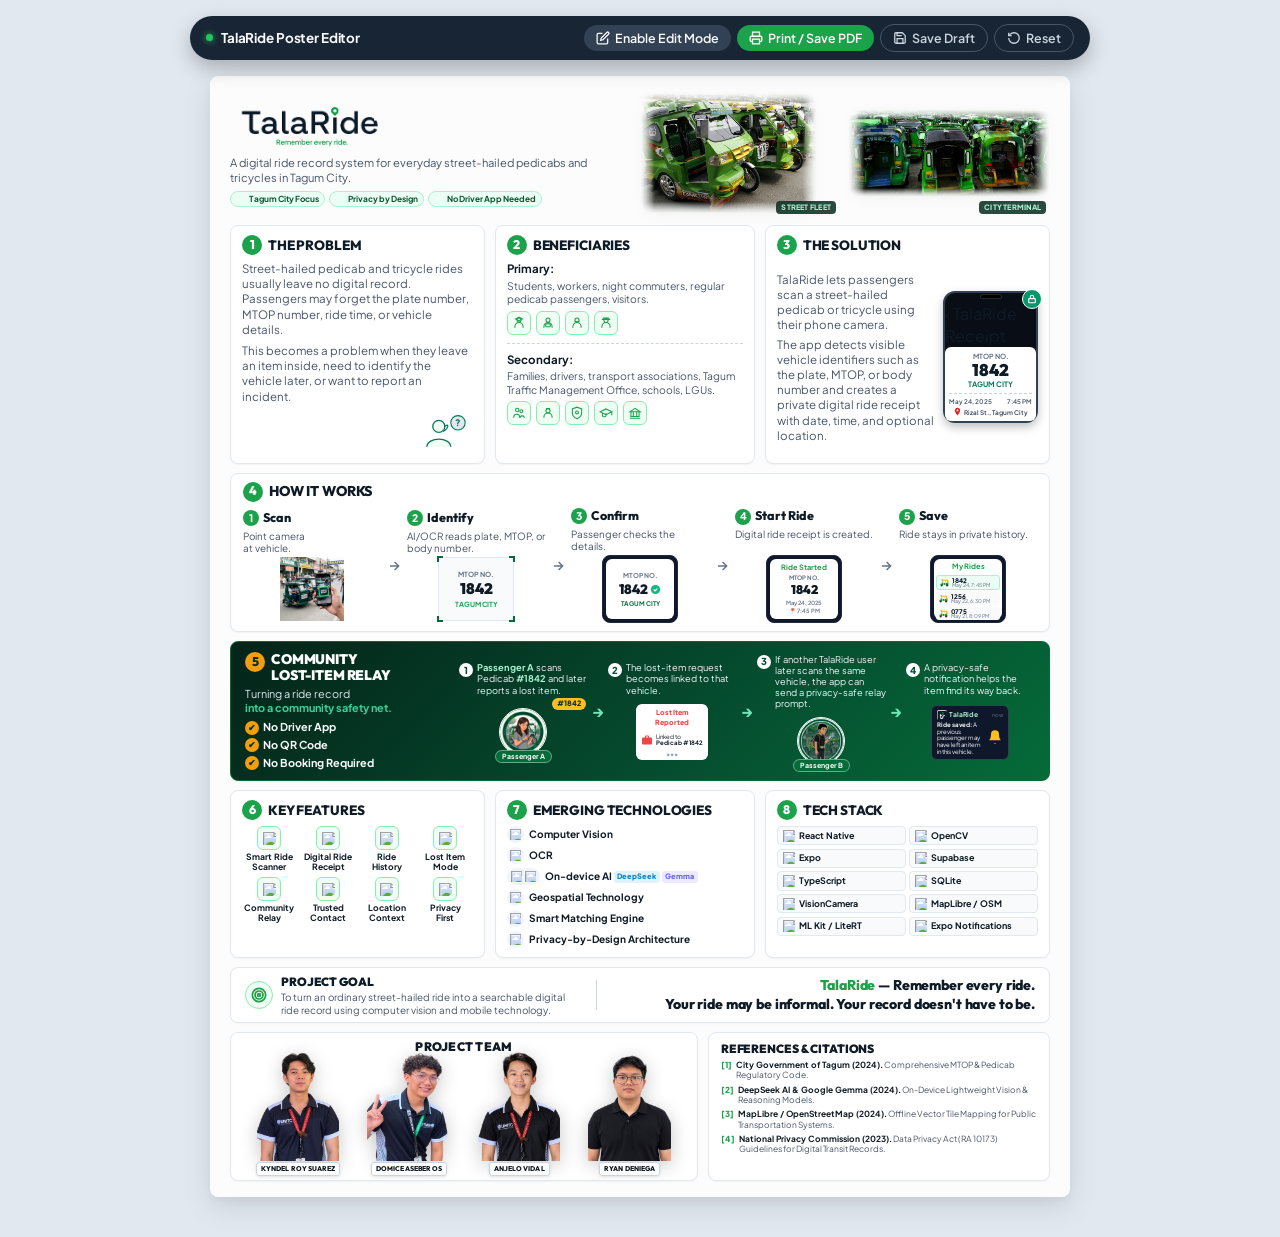
==== commit 499a28d3: "Update TalaRide poster layout with 4-member bust lineup and reordered Project Goal" ====
--- a/index.html
+++ b/index.html
@@ -3,7 +3,7 @@
 <head>
   <meta charset="UTF-8" />
   <meta name="viewport" content="width=device-width, initial-scale=1.0" />
-  <title>BalikSakay - Digital Ride Receipt & Community Relay</title>
+  <title>TalaRide - Digital Ride Record & Community Relay</title>
   <!-- Google Fonts -->
   <link rel="preconnect" href="https://fonts.googleapis.com">
   <link rel="preconnect" href="https://fonts.gstatic.com" crossorigin>
@@ -230,7 +230,7 @@
       </div>
 
       <div class="workflow-strip">
-        <!-- Step 1: Scan (HD Camera Viewfinder Phone) -->
+        <!-- Step 1: Scan -->
         <div class="step-card">
           <div class="step-badge-row">
             <span class="step-circle">1</span>
@@ -248,13 +248,13 @@
           <svg viewBox="0 0 24 24" fill="none" stroke="#64748b" stroke-width="2.5"><path d="M5 12h14M13 5l7 7-7 7"/></svg>
         </div>
 
-        <!-- Step 2: Identify (OCR Target) -->
+        <!-- Step 2: Identify -->
         <div class="step-card">
           <div class="step-badge-row">
             <span class="step-circle">2</span>
-            <span class="step-name">AI Suggest</span>
-          </div>
-          <p class="step-desc">AI detects plate or MTOP number.</p>
+            <span class="step-name">Identify</span>
+          </div>
+          <p class="step-desc">AI/OCR reads plate, MTOP, or body number.</p>
           <div class="step-visual">
             <div class="ocr-bracket-box">
               <span class="bracket tl"></span>
@@ -274,13 +274,13 @@
           <svg viewBox="0 0 24 24" fill="none" stroke="#64748b" stroke-width="2.5"><path d="M5 12h14M13 5l7 7-7 7"/></svg>
         </div>
 
-        <!-- Step 3: Confirm (Phone UI) -->
+        <!-- Step 3: Confirm -->
         <div class="step-card">
           <div class="step-badge-row">
             <span class="step-circle">3</span>
             <span class="step-name">Confirm</span>
           </div>
-          <p class="step-desc">Passenger verifies or edits details.</p>
+          <p class="step-desc">Passenger checks the details.</p>
           <div class="step-visual">
             <div class="step-phone">
               <div class="sp-screen confirm-screen">
@@ -299,13 +299,13 @@
           <svg viewBox="0 0 24 24" fill="none" stroke="#64748b" stroke-width="2.5"><path d="M5 12h14M13 5l7 7-7 7"/></svg>
         </div>
 
-        <!-- Step 4: Start Ride (Phone UI) -->
+        <!-- Step 4: Start Ride -->
         <div class="step-card">
           <div class="step-badge-row">
             <span class="step-circle">4</span>
             <span class="step-name">Start Ride</span>
           </div>
-          <p class="step-desc">Private ride receipt is created.</p>
+          <p class="step-desc">Digital ride receipt is created.</p>
           <div class="step-visual">
             <div class="step-phone">
               <div class="sp-screen receipt-screen">
@@ -325,13 +325,13 @@
           <svg viewBox="0 0 24 24" fill="none" stroke="#64748b" stroke-width="2.5"><path d="M5 12h14M13 5l7 7-7 7"/></svg>
         </div>
 
-        <!-- Step 5: Save (Phone UI) -->
+        <!-- Step 5: Save -->
         <div class="step-card">
           <div class="step-badge-row">
             <span class="step-circle">5</span>
             <span class="step-name">Save</span>
           </div>
-          <p class="step-desc">Stored locally on rider's device.</p>
+          <p class="step-desc">Ride stays in private history.</p>
           <div class="step-visual">
             <div class="step-phone">
               <div class="sp-screen history-screen">
@@ -387,7 +387,7 @@
             </li>
             <li class="check-item">
               <span class="check-icon">✔</span>
-              <span>No QR Required</span>
+              <span>No QR Code</span>
             </li>
             <li class="check-item">
               <span class="check-icon">✔</span>
@@ -399,7 +399,7 @@
         <!-- Right Side 4-Stage Relay Flow -->
         <div class="relay-flow">
           
-          <!-- Relay Step 1: Passenger A HD Image -->
+          <!-- Relay Step 1: Passenger A -->
           <div class="relay-step">
             <div class="relay-step-header">
               <span class="relay-num-badge">1</span>
@@ -423,7 +423,7 @@
             <div class="relay-step-header">
               <span class="relay-num-badge">2</span>
               <p class="relay-step-text">
-                An anonymous, expiring matching token is generated.
+                The lost-item request becomes linked to that vehicle.
               </p>
             </div>
             <div class="relay-graphic">
@@ -445,12 +445,12 @@
 
           <div class="relay-arrow">→</div>
 
-          <!-- Relay Step 3: Passenger B HD Image -->
+          <!-- Relay Step 3: Passenger B -->
           <div class="relay-step">
             <div class="relay-step-header">
               <span class="relay-num-badge">3</span>
               <p class="relay-step-text">
-                If another TalaRide user later scans the vehicle, they get a discreet relay prompt.
+                If another TalaRide user later scans the same vehicle, the app can send a privacy-safe relay prompt.
               </p>
             </div>
             <div class="relay-graphic">
@@ -468,7 +468,7 @@
             <div class="relay-step-header">
               <span class="relay-num-badge">4</span>
               <p class="relay-step-text">
-                A privacy-safe notification connects them with zero location tracking.
+                A privacy-safe notification helps the item find its way back.
               </p>
             </div>
             <div class="relay-graphic">
@@ -569,7 +569,7 @@
         </div>
       </article>
 
-      <!-- 7. EMERGING TECHNOLOGIES (With Official Online CDN Logos) -->
+      <!-- 7. EMERGING TECHNOLOGIES -->
       <article class="info-card emerging-tech-card">
         <div class="card-header">
           <span class="badge badge-green">7</span>
@@ -613,18 +613,18 @@
               </div>
               <span class="tech-name">Smart Matching Engine</span>
             </li>
-            <!-- Privacy-Preserving Systems -->
+            <!-- Privacy-by-Design Architecture -->
             <li class="tech-list-item">
               <div class="tech-icon-circle priv-icon">
                 <img src="https://api.iconify.design/lucide:shield-check.svg?color=%234f46e5" alt="Privacy Systems" class="brand-svg-icon" />
               </div>
-              <span class="tech-name">Privacy-Preserving Systems</span>
+              <span class="tech-name">Privacy-by-Design Architecture</span>
             </li>
           </ul>
         </div>
       </article>
 
-      <!-- 8. TECH STACK (Official Online CDN Brand Logos) -->
+      <!-- 8. TECH STACK -->
       <article class="info-card tech-stack-card">
         <div class="card-header">
           <span class="badge badge-green">8</span>
@@ -647,10 +647,10 @@
               <img src="https://cdn.simpleicons.org/expo/000020" alt="Expo" class="pill-logo" />
               <span>Expo</span>
             </div>
-            <!-- Convex -->
-            <div class="pill">
-              <img src="https://cdn.simpleicons.org/convex/EE342F" alt="Convex" class="pill-logo" />
-              <span>Convex</span>
+            <!-- Supabase -->
+            <div class="pill">
+              <img src="https://cdn.simpleicons.org/supabase/3ECF8E" alt="Supabase" class="pill-logo" />
+              <span>Supabase</span>
             </div>
             <!-- TypeScript -->
             <div class="pill">
@@ -672,15 +672,15 @@
               <img src="https://cdn.simpleicons.org/maplibre/0284C7" alt="MapLibre" class="pill-logo" />
               <span>MapLibre / OSM</span>
             </div>
-            <!-- Google ML Kit / TF Lite -->
-            <div class="pill">
-              <img src="https://cdn.simpleicons.org/tensorflow/FF6F00" alt="TensorFlow" class="pill-logo" />
-              <span>ML Kit / Lite</span>
+            <!-- ML Kit / LiteRT -->
+            <div class="pill">
+              <img src="https://cdn.simpleicons.org/tensorflow/FF6F00" alt="TensorFlow LiteRT" class="pill-logo" />
+              <span>ML Kit / LiteRT</span>
             </div>
             <!-- Expo Notifications -->
             <div class="pill">
               <img src="https://api.iconify.design/lucide:bell-ring.svg?color=%23eab308" alt="Notifications" class="pill-logo" />
-              <span>Notifications</span>
+              <span>Expo Notifications</span>
             </div>
           </div>
         </div>
@@ -688,77 +688,8 @@
 
     </section>
 
-    <!-- ==================== ROW 4: TEAM PROPONENTS & CITATIONS ==================== -->
-    <section class="team-citations-section">
-      
-      <!-- Project Proponents Card (Seamless Integrated Art & Details) -->
-      <article class="info-card team-card seamless-team-card">
-        <div class="team-card-inner">
-          <div class="team-art-wrap" onclick="triggerPhotoUpload()" title="Click in Edit Mode to upload custom team picture">
-            <img src="assets/team_illustration.jpg" alt="BalikSakay Project Research Team" class="team-seamless-art" id="teamPhotoImg" />
-            <div class="art-gradient-overlay"></div>
-            <span class="academic-chip">CCE 106</span>
-            <input type="file" id="teamPhotoInput" accept="image/*" style="display: none;" onchange="handleTeamPhotoUpload(event)" />
-          </div>
-          <div class="team-info-panel">
-            <div class="card-header mini-header">
-              <span class="badge badge-green">👥</span>
-              <h2 class="card-title">PROJECT PROPONENTS</h2>
-            </div>
-            <div class="team-members-list">
-              <div class="member-row">
-                <span class="member-badge lead">Lead</span>
-                <span class="member-name"><strong>Ryan Deniega</strong> — Full-Stack & System Lead</span>
-              </div>
-              <div class="member-row">
-                <span class="member-badge">Dev</span>
-                <span class="member-name"><strong>Co-Researcher</strong> — Mobile & OCR Integration</span>
-              </div>
-              <div class="member-row">
-                <span class="member-badge">QA</span>
-                <span class="member-name"><strong>Co-Researcher</strong> — Field Testing & UX</span>
-              </div>
-            </div>
-            <div class="team-footer-meta">
-              <span class="adviser-line"><strong>Adviser:</strong> Engr. / Prof. Project Mentor</span>
-              <span class="institution-line">College of Computing Education (CCE)</span>
-            </div>
-          </div>
-        </div>
-      </article>
-
-      <!-- Citations & References Card -->
-      <article class="info-card citations-card seamless-citations-card">
-        <div class="card-header">
-          <span class="badge badge-green">📚</span>
-          <h2 class="card-title">REFERENCES & CITATIONS</h2>
-        </div>
-        <div class="card-body citations-body">
-          <ul class="citations-styled-list">
-            <li class="citation-entry">
-              <span class="cit-num">[1]</span>
-              <span class="cit-text"><strong>City Government of Tagum (2024).</strong> <em>Comprehensive MTOP & Pedicab Regulatory Code.</em> City Transport Office.</span>
-            </li>
-            <li class="citation-entry">
-              <span class="cit-num">[2]</span>
-              <span class="cit-text"><strong>DeepSeek AI & Google Gemma (2024).</strong> <em>On-Device Lightweight Vision & Reasoning Models for Mobile Platforms.</em></span>
-            </li>
-            <li class="citation-entry">
-              <span class="cit-num">[3]</span>
-              <span class="cit-text"><strong>MapLibre / OpenStreetMap (2024).</strong> <em>Offline Vector Tile Mapping for Public Transportation Systems.</em></span>
-            </li>
-            <li class="citation-entry">
-              <span class="cit-num">[4]</span>
-              <span class="cit-text"><strong>National Privacy Commission (2023).</strong> <em>RA 10173 Guidelines on Privacy by Design & Data Minimization for Edge Mobile Transit.</em></span>
-            </li>
-          </ul>
-        </div>
-      </article>
-
-    </section>
-
-    <!-- ==================== FOOTER ==================== -->
-    <footer class="poster-footer">
+    <!-- ==================== PROJECT GOAL BANNER ==================== -->
+    <section class="goal-banner-section">
       <div class="footer-goal">
         <div class="goal-icon">
           <svg viewBox="0 0 24 24" fill="none" stroke="currentColor" stroke-width="2.6"><circle cx="12" cy="12" r="10"/><circle cx="12" cy="12" r="6"/><circle cx="12" cy="12" r="2"/></svg>
@@ -781,6 +712,83 @@
           Your ride may be informal. Your record doesn't have to be.
         </p>
       </div>
+    </section>
+
+    <!-- ==================== ROW 5: PROJECT TEAM & CITATIONS ==================== -->
+    <footer class="team-citations-section">
+      
+      <!-- Project Team Card (4 Overlapping Cutouts) -->
+      <article class="info-card team-card team-lineup-card">
+        <div class="team-card-header centered-header">
+          <h2 class="card-title">PROJECT TEAM</h2>
+        </div>
+        
+        <div class="team-lineup-stage">
+          <!-- Member 1: Kyndel Roy Suarez -->
+          <div class="member-cutout-item member-pos-1" onclick="triggerMemberUpload(1)" title="Click to change photo in Edit Mode">
+            <div class="cutout-img-wrap">
+              <img src="assets/kyndel_roy.png" alt="Kyndel Roy Suarez" class="cutout-img" id="memberImg1" />
+              <input type="file" id="memberInput1" accept="image/*" style="display:none;" onchange="handleMemberUpload(event, 1)" />
+            </div>
+            <span class="member-badge-name">KYNDEL ROY SUAREZ</span>
+          </div>
+
+          <!-- Member 2: Domice Aseberos -->
+          <div class="member-cutout-item member-pos-2" onclick="triggerMemberUpload(2)" title="Click to change photo in Edit Mode">
+            <div class="cutout-img-wrap">
+              <img src="assets/domince.png" alt="Domice Aseberos" class="cutout-img" id="memberImg2" />
+              <input type="file" id="memberInput2" accept="image/*" style="display:none;" onchange="handleMemberUpload(event, 2)" />
+            </div>
+            <span class="member-badge-name">DOMICE ASEBEROS</span>
+          </div>
+
+          <!-- Member 3: Anjelo Vidal -->
+          <div class="member-cutout-item member-pos-3" onclick="triggerMemberUpload(3)" title="Click to change photo in Edit Mode">
+            <div class="cutout-img-wrap">
+              <img src="assets/vidal.png" alt="Anjelo Vidal" class="cutout-img" id="memberImg3" />
+              <input type="file" id="memberInput3" accept="image/*" style="display:none;" onchange="handleMemberUpload(event, 3)" />
+            </div>
+            <span class="member-badge-name">ANJELO VIDAL</span>
+          </div>
+
+          <!-- Member 4: Ryan Deniega -->
+          <div class="member-cutout-item member-pos-4" onclick="triggerMemberUpload(4)" title="Click to change photo in Edit Mode">
+            <div class="cutout-img-wrap">
+              <img src="assets/ryan.png" alt="Ryan Deniega" class="cutout-img" id="memberImg4" />
+              <input type="file" id="memberInput4" accept="image/*" style="display:none;" onchange="handleMemberUpload(event, 4)" />
+            </div>
+            <span class="member-badge-name">RYAN DENIEGA</span>
+          </div>
+        </div>
+      </article>
+
+      <!-- Citations & References Card -->
+      <article class="info-card citations-card">
+        <div class="card-header mini-cit-header">
+          <h2 class="card-title">REFERENCES & CITATIONS</h2>
+        </div>
+        <div class="card-body citations-body">
+          <ul class="citations-styled-list">
+            <li class="citation-entry">
+              <span class="cit-num">[1]</span>
+              <span class="cit-text"><strong>City Government of Tagum (2024).</strong> Comprehensive MTOP & Pedicab Regulatory Code.</span>
+            </li>
+            <li class="citation-entry">
+              <span class="cit-num">[2]</span>
+              <span class="cit-text"><strong>DeepSeek AI & Google Gemma (2024).</strong> On-Device Lightweight Vision & Reasoning Models.</span>
+            </li>
+            <li class="citation-entry">
+              <span class="cit-num">[3]</span>
+              <span class="cit-text"><strong>MapLibre / OpenStreetMap (2024).</strong> Offline Vector Tile Mapping for Public Transportation Systems.</span>
+            </li>
+            <li class="citation-entry">
+              <span class="cit-num">[4]</span>
+              <span class="cit-text"><strong>National Privacy Commission (2023).</strong> Data Privacy Act (RA 10173) Guidelines for Digital Transit Records.</span>
+            </li>
+          </ul>
+        </div>
+      </article>
+
     </footer>
 
   </main>
--- a/style.css
+++ b/style.css
@@ -1338,177 +1338,164 @@
 }
 
 /* ==========================================================================
-   Row 4: Team Proponents & Citations
+   Project Goal Banner & Bottom Team / Citations
    ========================================================================== */
-/* ==========================================================================
-   Row 4: Team Proponents & Citations (Seamless Integrated Layout)
-   ========================================================================== */
+.goal-banner-section {
+  background: #ffffff;
+  border: 1px solid var(--border-light);
+  border-radius: 8px;
+  padding: 6px 14px;
+  display: grid;
+  grid-template-columns: 1.15fr auto 1.45fr;
+  align-items: center;
+  gap: 14px;
+  box-shadow: var(--shadow-sm);
+}
+
 .team-citations-section {
   display: grid;
-  grid-template-columns: 1.36fr 0.96fr;
-  gap: 8px;
+  grid-template-columns: 1.34fr 0.98fr;
+  gap: 10px;
   align-items: stretch;
 }
 
-.seamless-team-card {
-  padding: 0 !important;
-  overflow: hidden;
+/* ==================== Project Team Card (Overlapping Cutouts) ==================== */
+.team-lineup-card {
+  padding: 6px 10px 4px 10px !important;
+  display: flex;
+  flex-direction: column;
+  justify-content: space-between;
   position: relative;
+  overflow: visible;
   background: #ffffff;
 }
 
-.team-card-inner {
-  display: grid;
-  grid-template-columns: 195px 1fr;
-  height: 100%;
-  align-items: stretch;
-}
-
-.team-art-wrap {
+.team-card-header {
+  display: flex;
+  align-items: center;
+  margin-bottom: 0px;
+  z-index: 10;
   position: relative;
-  height: 100%;
-  min-height: 86px;
-  overflow: hidden;
-  background: #0f172a;
-  cursor: pointer;
-}
-
-.team-seamless-art {
+}
+
+.centered-header {
+  justify-content: center !important;
+  text-align: center;
   width: 100%;
-  height: 100%;
-  object-fit: cover;
-  object-position: center;
+}
+
+.centered-header .card-title {
+  font-family: var(--font-heading);
+  font-size: 0.76rem;
+  font-weight: 900;
+  color: var(--color-primary-dark);
+  letter-spacing: 0.02em;
+  text-align: center;
+}
+
+.team-lineup-stage {
+  display: flex;
+  align-items: flex-end;
+  justify-content: space-between;
+  position: relative;
+  height: 120px;
+  margin-top: 0;
+  padding: 0 2px;
+  width: 100%;
+  overflow: visible;
+}
+
+.member-cutout-item {
+  display: flex;
+  flex-direction: column;
+  align-items: center;
+  position: relative;
+  flex: 1;
+  margin: 0 -5px;
+  overflow: visible;
+}
+
+.member-pos-1 { z-index: 1; }
+.member-pos-2 { z-index: 3; }
+.member-pos-3 { z-index: 2; }
+.member-pos-4 { z-index: 4; }
+
+.cutout-img-wrap {
+  position: relative;
+  display: flex;
+  align-items: flex-end;
+  justify-content: center;
+  height: 110px;
+  width: 100%;
+  overflow: visible;
+}
+
+.cutout-img {
+  height: 110px;
+  width: auto;
+  max-width: 125px;
+  object-fit: contain;
+  object-position: bottom center;
+  filter: drop-shadow(0 4px 9px rgba(0, 0, 0, 0.22));
   display: block;
-  transition: transform 0.2s ease;
-}
-
-.team-art-wrap:hover .team-seamless-art {
-  transform: scale(1.04);
-}
-
-.art-gradient-overlay {
-  position: absolute;
-  top: 0;
-  left: 0;
-  right: 0;
-  bottom: 0;
-  background: linear-gradient(90deg, rgba(0,0,0,0) 60%, rgba(255,255,255,0.4) 100%),
-              linear-gradient(0deg, rgba(7, 42, 30, 0.4) 0%, rgba(0,0,0,0) 50%);
-  pointer-events: none;
-}
-
-.academic-chip {
-  position: absolute;
-  top: 4px;
-  left: 4px;
-  background: rgba(7, 42, 30, 0.88);
-  color: #a7f3d0;
-  font-size: 0.52rem;
+}
+
+.member-badge-name {
+  font-size: 0.43rem;
   font-weight: 800;
-  padding: 1px 5px;
-  border-radius: 4px;
-  letter-spacing: 0.02em;
-  backdrop-filter: blur(2px);
-  z-index: 5;
-}
-
-.team-info-panel {
-  padding: 7px 9px 7px 10px;
-  display: flex;
-  flex-direction: column;
-  justify-content: space-between;
-  gap: 3px;
-}
-
-.mini-header {
-  margin-bottom: 2px !important;
-}
-
-.team-members-list {
-  display: flex;
-  flex-direction: column;
-  gap: 2px;
-}
-
-.member-row {
-  display: flex;
-  align-items: center;
-  gap: 5px;
-  line-height: 1.15;
-}
-
-.member-badge {
-  font-size: 0.46rem;
-  font-weight: 800;
-  text-transform: uppercase;
+  font-family: var(--font-heading);
+  color: var(--color-primary-dark);
+  background: rgba(255, 255, 255, 0.96);
+  border: 1px solid var(--border-medium);
   padding: 1px 4px;
   border-radius: 3px;
-  background: #f1f5f9;
-  color: #475569;
-  flex-shrink: 0;
-}
-
-.member-badge.lead {
-  background: var(--color-primary-soft);
-  color: var(--color-primary);
-  border: 1px solid var(--color-primary-border);
-}
-
-.member-name {
-  font-size: 0.58rem;
-  color: var(--text-main);
+  box-shadow: 0 1px 3px rgba(0,0,0,0.10);
+  margin-top: 1px;
   white-space: nowrap;
-  overflow: hidden;
-  text-overflow: ellipsis;
-}
-
-.member-name strong {
+  letter-spacing: 0.01em;
+  text-transform: uppercase;
+  z-index: 10;
+}
+
+/* ==================== Citations & References Card ==================== */
+.citations-card {
+  padding: 8px 12px 6px 12px !important;
+  display: flex;
+  flex-direction: column;
+  justify-content: space-between;
+}
+
+.mini-cit-header {
+  margin-bottom: 3px !important;
+}
+
+.mini-cit-header .card-title {
+  font-family: var(--font-heading);
+  font-size: 0.74rem;
+  font-weight: 900;
   color: var(--color-primary-dark);
-}
-
-.team-footer-meta {
-  display: flex;
-  flex-direction: column;
-  border-top: 1px dashed var(--border-light);
-  padding-top: 2px;
-  gap: 1px;
-}
-
-.adviser-line {
-  font-size: 0.54rem;
-  color: var(--text-muted);
-}
-
-.institution-line {
-  font-size: 0.52rem;
-  font-weight: 700;
-  color: var(--color-primary);
-}
-
-/* Citations Card */
-.seamless-citations-card {
-  padding: 7px 10px !important;
+  letter-spacing: -0.01em;
 }
 
 .citations-styled-list {
   list-style: none;
   display: flex;
   flex-direction: column;
-  gap: 2.5px;
+  gap: 4px;
 }
 
 .citation-entry {
   display: flex;
   align-items: flex-start;
   gap: 4px;
-  font-size: 0.55rem;
-  line-height: 1.2;
+  font-size: 0.53rem;
+  line-height: 1.22;
 }
 
 .cit-num {
   font-weight: 800;
   color: var(--color-primary);
-  font-size: 0.54rem;
+  font-size: 0.52rem;
   flex-shrink: 0;
 }
 
@@ -1518,28 +1505,12 @@
 
 .cit-text strong {
   color: var(--color-primary-dark);
-}
-
-.cit-text em {
-  color: var(--text-main);
-  font-style: italic;
+  font-weight: 700;
 }
 
 /* ==========================================================================
-   Footer Section
+   Goal Elements
    ========================================================================== */
-.poster-footer {
-  background: #ffffff;
-  border: 1px solid var(--border-light);
-  border-radius: 8px;
-  padding: 8px 14px;
-  display: grid;
-  grid-template-columns: 1.15fr auto 1.45fr;
-  align-items: center;
-  gap: 14px;
-  box-shadow: var(--shadow-sm);
-}
-
 .footer-goal {
   display: flex;
   align-items: center;
@@ -1624,7 +1595,7 @@
     padding: 12px 10px;
     gap: 10px;
   }
-  .poster-header, .grid-3-col, .team-citations-section, .poster-footer {
+  .poster-header, .grid-3-col, .team-citations-section, .goal-banner-section, .poster-footer {
     grid-template-columns: 1fr;
   }
   .workflow-strip, .relay-flow {
